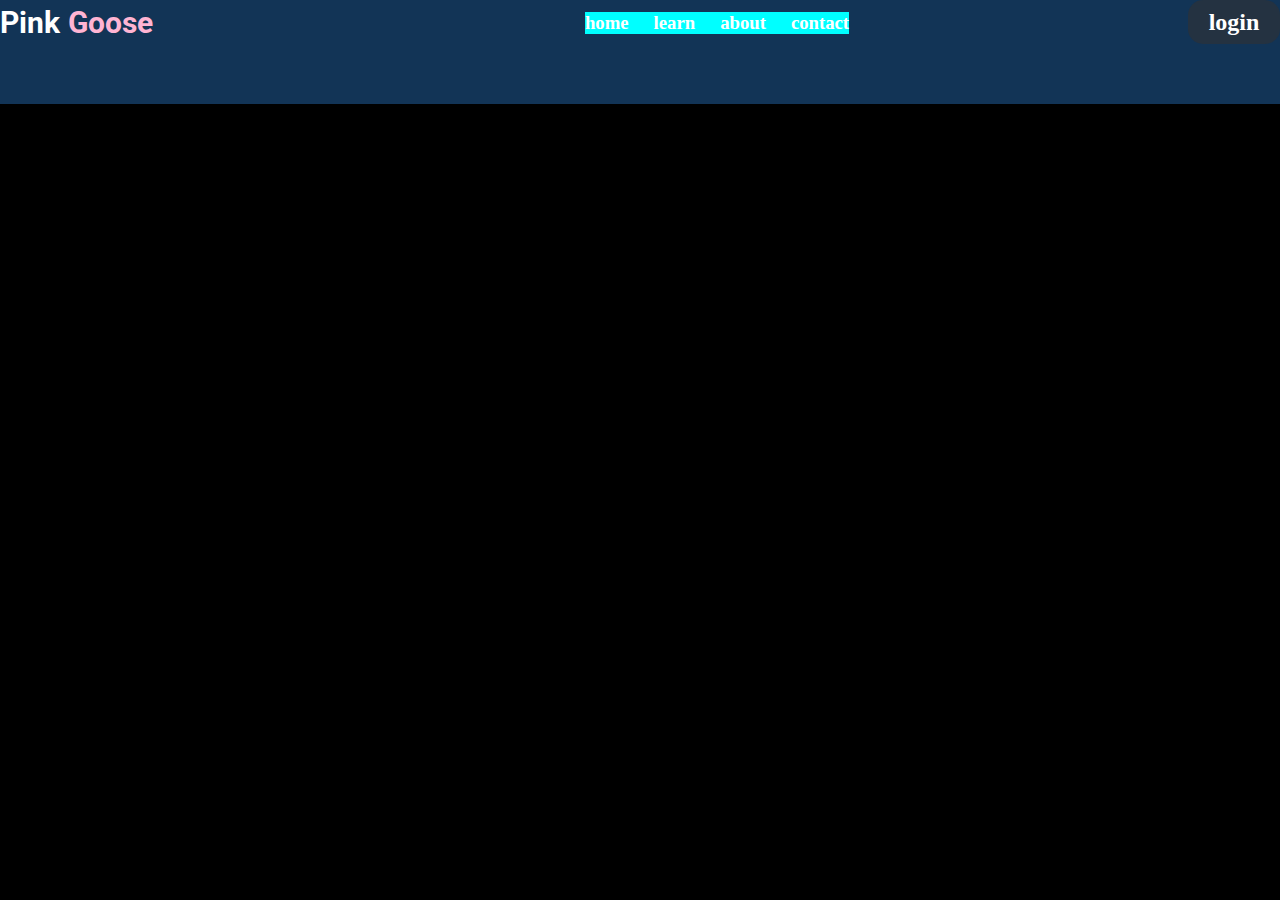
==== index.html @ 6114cc75 "pink goose" ====
<!DOCTYPE html>
<html lang="en">
<head>
    <meta charset="UTF-8">
    <meta name="viewport" content="width=device-width, initial-scale=1.0">
    <title>Document</title>
    <link rel="stylesheet" href="main.css">
    <link rel="preconnect" href="https://fonts.googleapis.com">
    <link rel="preconnect" href="https://fonts.gstatic.com" crossorigin>
    <link href="https://fonts.googleapis.com/css2?family=Roboto:wght@700&display=swap" rel="stylesheet">
</head>
<body>
    <div class="header">
        <div class="header_content">
            <div class="pink_goose">
                <div class="pink"> <p>Pink</p> </div>
                <div class="goose"> <p>Goose</p> </div> 
            </div>
            <div class="home_balk">
                <h3>home</h3>
                <h3>learn</h3>
                <h3>about</h3>
                <h3>contact</h3>
            </div>
            <div class="login">
                <h2>login</h2>
            </div>
        </div>
    </div>
</body>
</html>
---- main.css ----
*{
    margin: 0;
    padding: 0;
}

body{
    background-color: #000; /*naar zwart veranderen*/
}

.header{
    height: 104px;
    width: 100%;
    background-color: #123456; /*weghalen*/

}
.header_content{
    justify-content: space-between;
    display: flex;
    flex-direction: row;
}
    .pink_goose{
        height: 45px;
        width: 246px;
        align-items: center;
        display: flex;
        flex-direction: row;
        gap: 8px;
        font-family: "Roboto", sans-serif;
        font-weight: 700;
        font-style: normal;
    }
        .pink{
            color: #ffffff;
            font-size: 30px;
        }
        .goose{
            color: #ffb4d3;
            font-size: 30px;
        }
    .home_balk{
        align-self: center;
        background-color: aqua;
        display: flex;
        flex-direction: row;
        gap: 25px;
        color: #fff;
        align-content: center;
        text-align: center;
    }
    .login{
        height: 44px;
        width: 92px;
        background: #243241;
        align-content: center;
        text-align: center;
        color: #fff;
        border-radius: 15px;
    }
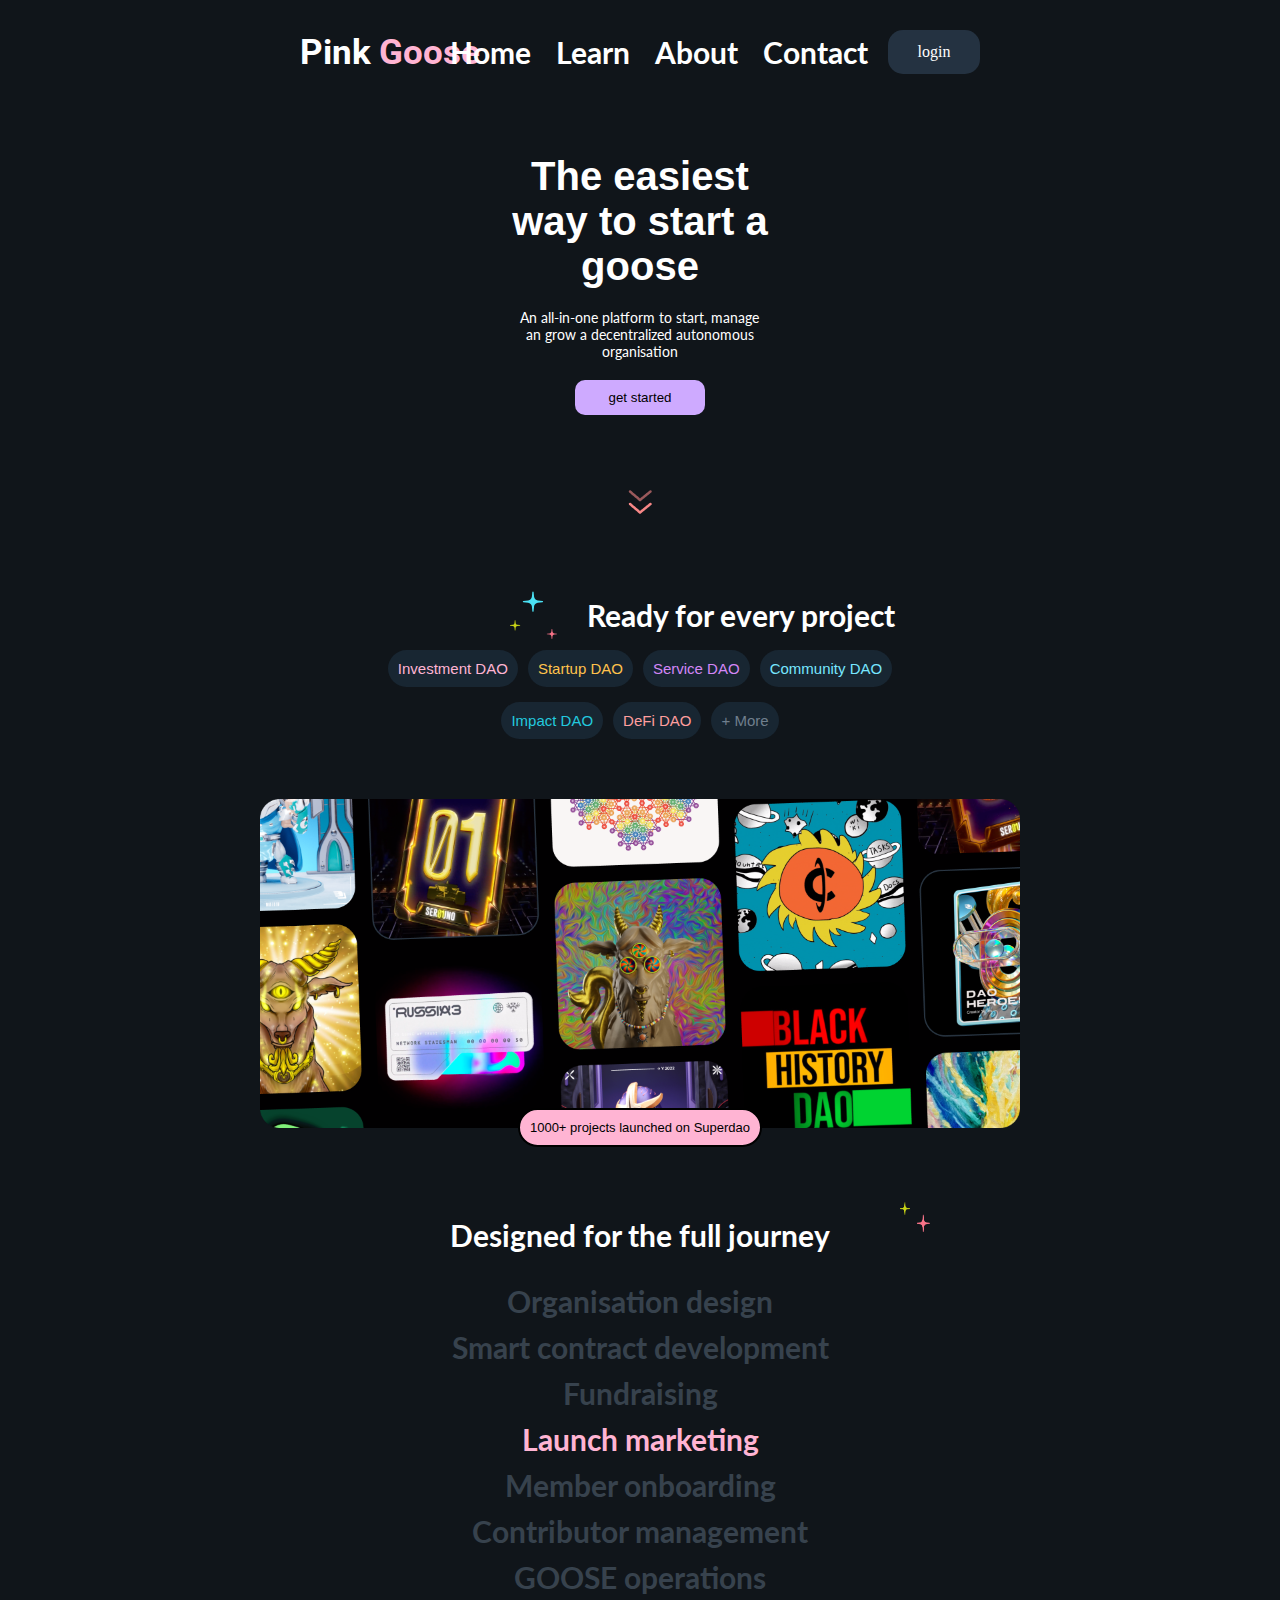
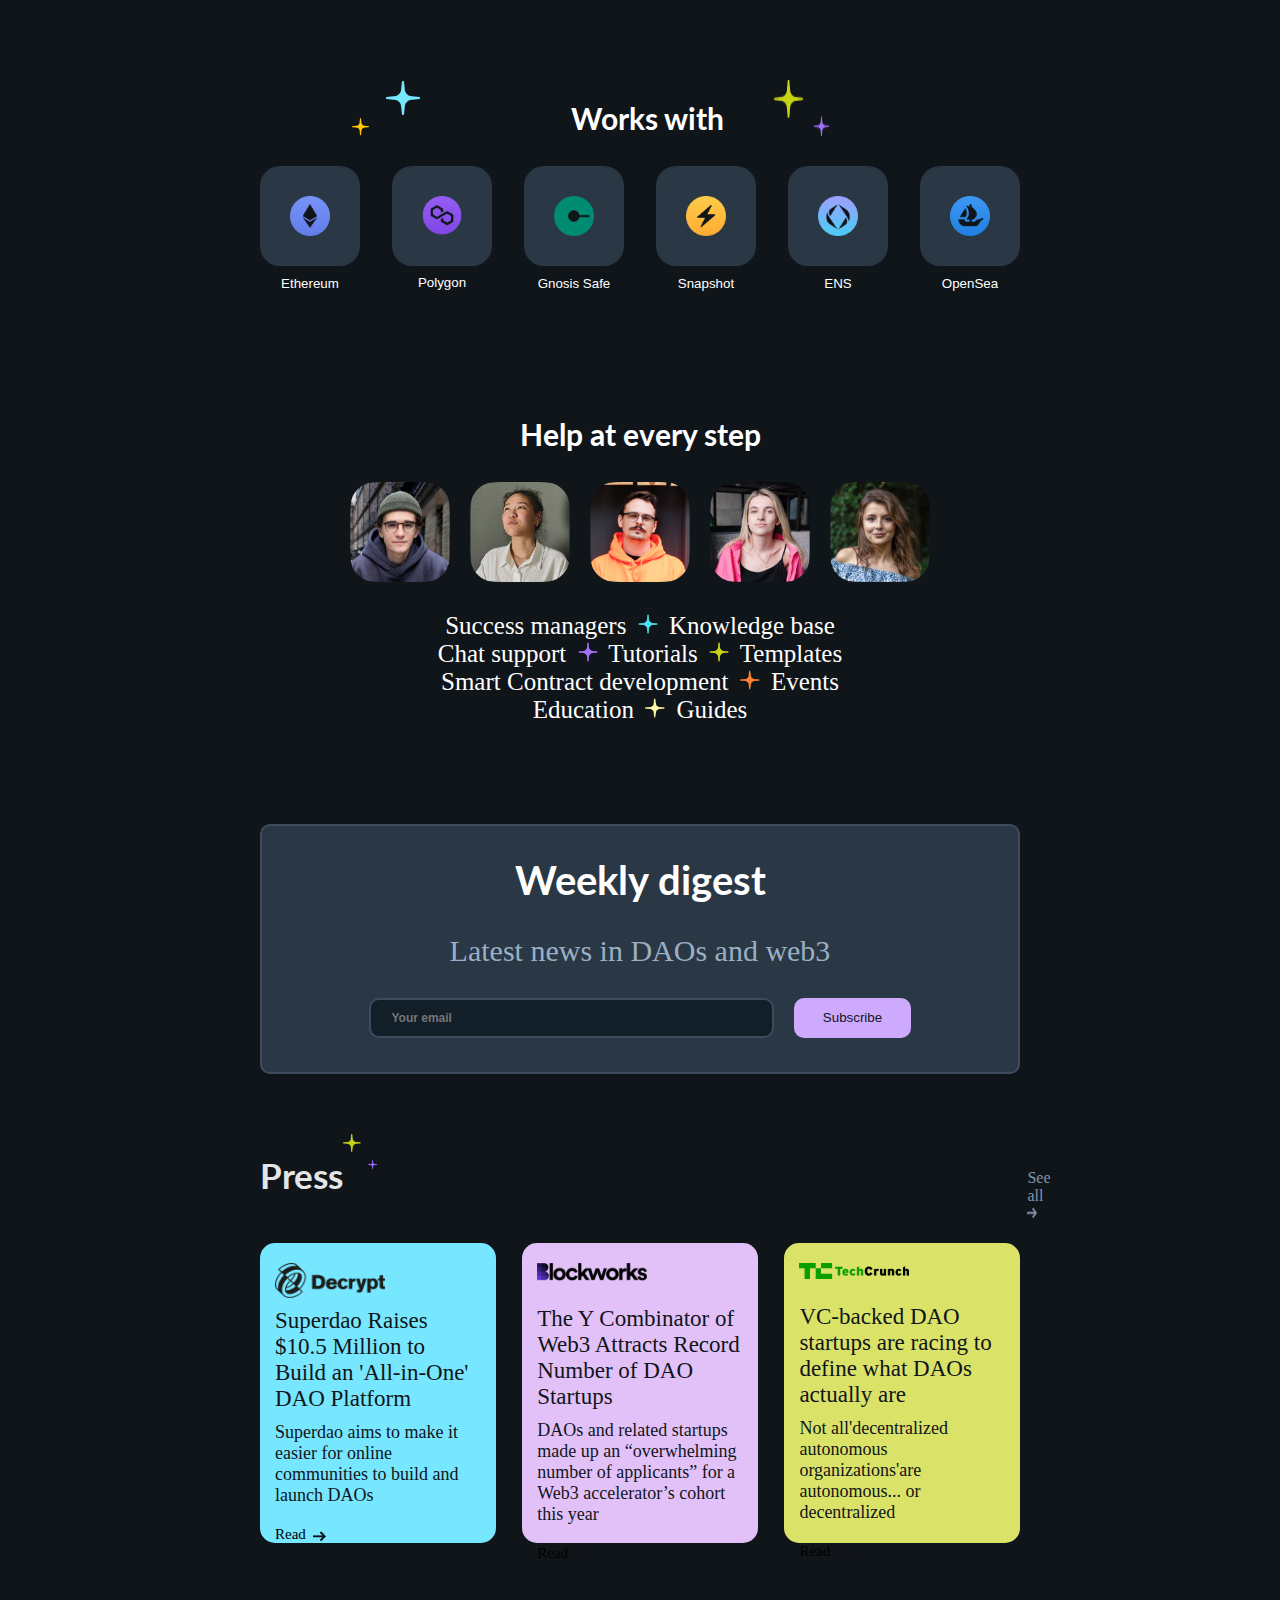
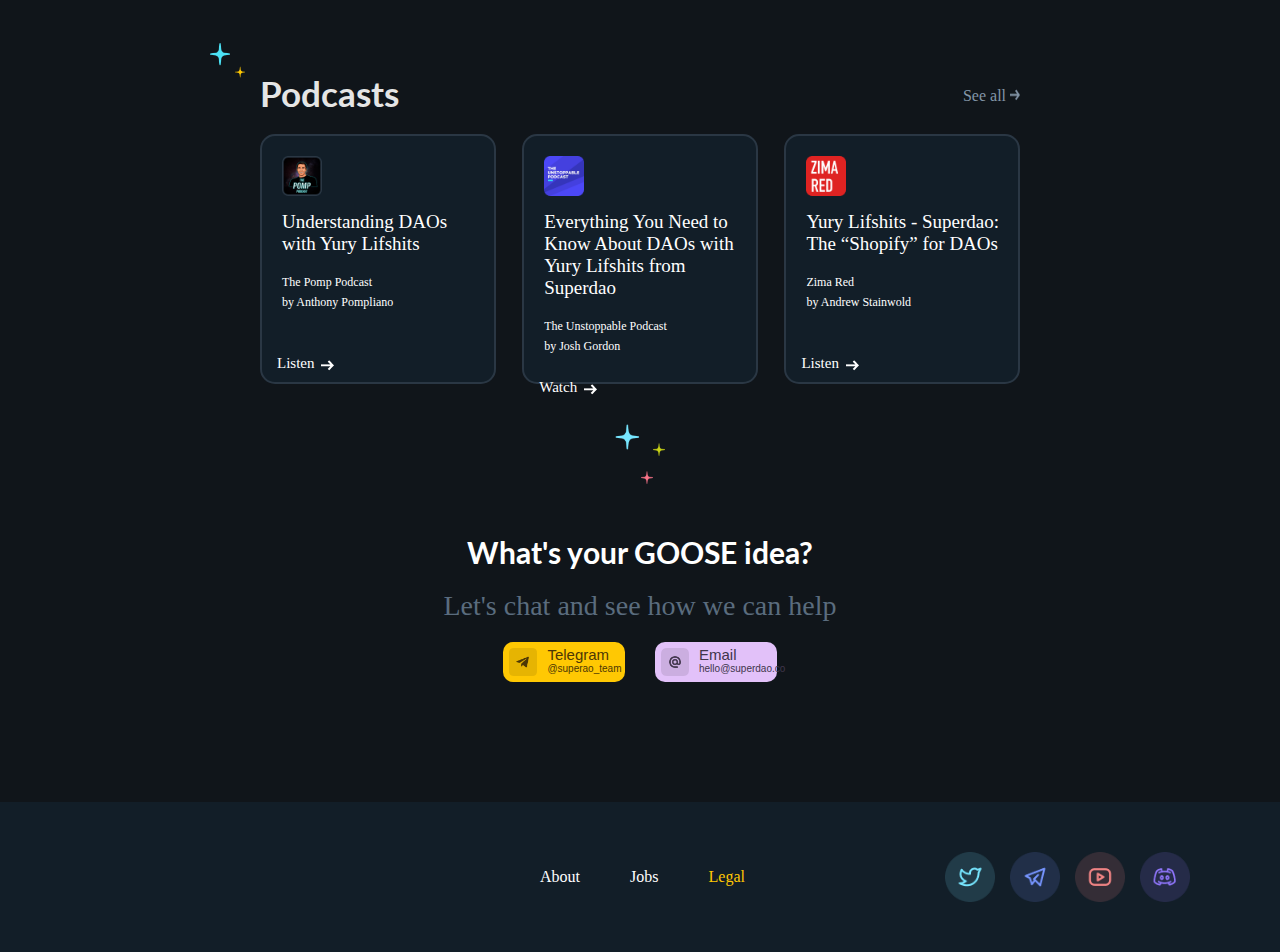
==== commit 4b36ae10: "website pinkgoose" ====
--- a/index.html
+++ b/index.html
@@ -1,31 +1,305 @@
 <!DOCTYPE html>
 <html lang="en">
+
 <head>
     <meta charset="UTF-8">
     <meta name="viewport" content="width=device-width, initial-scale=1.0">
     <title>Document</title>
-    <link rel="stylesheet" href="main.css">
     <link rel="preconnect" href="https://fonts.googleapis.com">
     <link rel="preconnect" href="https://fonts.gstatic.com" crossorigin>
     <link href="https://fonts.googleapis.com/css2?family=Roboto:wght@700&display=swap" rel="stylesheet">
+    <link rel="preconnect" href="https://fonts.googleapis.com">
+    <link rel="preconnect" href="https://fonts.gstatic.com" crossorigin>
+    <link
+        href="https://fonts.googleapis.com/css2?family=Lato:ital,wght@0,100;0,300;0,400;0,700;0,900;1,100;1,300;1,400;1,700;1,900&display=swap"
+        rel="stylesheet">
+    <link rel="stylesheet" href="css/main.css">
 </head>
+<nav>
+    <div class="header_content">
+        <div class="pink_goose">
+            <div class="pink">
+                <p>Pink</p>
+            </div>
+            <div class="goose">
+                <p>Goose</p>
+            </div>
+        </div> <!--sluit pink_goose-->
+        <div class="home_balk">
+            <a href="index.html">
+                <h2>Home</h2>
+            </a>
+            <a href="learn.html">
+                <h2>Learn</h2>
+            </a>
+            <a href="about.html">
+                <h2>About</h2>
+            </a>
+            <a href="contact.html">
+                <h2>Contact</h2>
+            </a>
+        </div> <!--sluit home_balk-->
+        <div class="login">
+            <p>login</p>
+        </div> <!--sluit login-->
+    </div> <!--sluit header content-->
+</nav> <!--sluit de header-->
+
 <body>
-    <div class="header">
-        <div class="header_content">
-            <div class="pink_goose">
-                <div class="pink"> <p>Pink</p> </div>
-                <div class="goose"> <p>Goose</p> </div> 
-            </div>
-            <div class="home_balk">
-                <h3>home</h3>
-                <h3>learn</h3>
-                <h3>about</h3>
-                <h3>contact</h3>
-            </div>
-            <div class="login">
-                <h2>login</h2>
-            </div>
-        </div>
-    </div>
-</body>
+    <div class="main">
+        <div class="start">
+            <h1>The easiest way to start a goose</h1>
+            <div class="start_tekst">
+                <p>An all-in-one platform to start, manage an grow a decentralized autonomous organisation</p>
+            </div> <!--sluit start_tekst-->
+            <button class="start_knop">get started</button>
+        </div> <!--sluit start-->
+        <img src="images/pijltje.png" class="pijltje1" alt="pijltje">
+        <div class="ready">
+            <div class="ready_kop">
+                <img src="images/sterren1.svg" class="sterretjes1" alt="sterretjes">
+                <div class="tekst_ready">
+                    <h2>Ready for every project</h2>
+                </div> <!--sluit tekst_ready-->
+            </div> <!--sluit ready_kop-->
+            <div class="ready_knoppen"> <!--staat 2 keer in zodat het onder elkaar staat-->
+                <button class="investment button1">
+                    <p>Investment DAO</p>
+                </button>
+                <button class="startup button1">
+                    <p>Startup DAO</p>
+                </button>
+                <button class="service button1">
+                    <p>Service DAO</p>
+                </button>
+                <button class="community button1">Community DAO</button>
+            </div> <!--sluit ready_knoppen-->
+            <div class="ready_knoppen">
+                <button class="impact button1">Impact DAO</button>
+                <button class="defi button1">DeFi DAO</button>
+                <button class="more button1">+ More</button>
+            </div> <!--sluit ready_knoppen-->
+            <img src="images/plaatje_ready.png" class="ready_plaatje" alt="foto's projecten">
+            <button class="ready_roze">1000+ projects launched on Superdao</button>
+        </div> <!--sluit ready-->
+        <div class="designed">
+            <div class="designed_kop">
+                <h2 class="designed_tekst">Designed for the full journey</h2>
+                <img src="images/sterren2.png" class="sterretjes2" alt="sterretjes">
+            </div> <!--sluit designed_kop-->
+            <div class="designed_tekst_grijs">
+                <h2 class="space_down">Organisation design</h2>
+                <h2 class="space_down">Smart contract development</h2>
+                <h2 class="space_down">Fundraising</h2>
+            </div> <!--sluit designed_tekst_grijs-->
+            <div class="designed_tekst_roze">
+                <h2 class="space_down">Launch marketing</h2>
+            </div> <!--sluit designed_tekst_roze-->
+            <div class="designed_tekst_grijs">
+                <h2 class="space_down">Member onboarding</h2>
+                <h2 class="space_down">Contributor management</h2>
+                <h2 class="space_down">GOOSE operations</h2>
+            </div> <!--sluit designed_tekst_grijs-->
+        </div> <!--sluit designed-->
+        <div class="works_with">
+            <div class="works_kop">
+                <img src="images/sterren3.png" class="sterretjes3" alt="sterretjes">
+                <h2>Works&nbsp;with</h2>
+                <img src="images/sterren4.png" class="sterretjes4" alt="sterretjes">
+            </div> <!--sluit works_kop-->
+            <div class="works_knoppen">
+                <button class="works_doosje">
+                    <img src="images/Icon_ethereum.png" class="icons" alt="Ethereum">
+                    <p class="icons_tekst">Ethereum</p>
+                </button> <!--sluit works_doosje-->
+                <button class="works_doosje">
+                    <img src="images/Icon_polygon.png" class="icons" alt="Polygon">
+                    <p class="icons_tekst">Polygon</p>
+                </button> <!--sluit works_doosje-->
+                <button class="works_doosje">
+                    <img src="images/Icon_gnosis.png" class="icons" alt="Gnosis">
+                    <p class="icons_tekst">Gnosis Safe</p>
+                </button> <!--sluit works_doosje-->
+                <button class="works_doosje">
+                    <img src="images/Icon_snapshot.png" class="icons" alt="snapshot">
+                    <p class="icons_tekst">Snapshot</p>
+                </button> <!--sluit works_doosje-->
+                <button class="works_doosje">
+                    <img src="images/Icon_ens.png" class="icons" alt="ENS">
+                    <p class="icons_tekst">ENS</p>
+                </button> <!--sluit works_doosje-->
+                <button class="works_doosje">
+                    <img src="images/Icon_opensea.png" class="icons" alt="OpenSea">
+                    <p class="icons_tekst">OpenSea</p>
+                </button> <!--sluit works_doosje-->
+            </div> <!--sluit works_knoppen-->
+        </div> <!--sluit works_with-->
+        <div class="helps">
+            <div class="helps_kop">
+                <h2>Help at every step</h2>
+            </div> <!--sluit helps_kop-->
+            <div class="helps_fotos">
+                <img src="images/help_foto1.png" class="help_foto" alt="portret">
+                <img src="images/help_foto2.png" class="help_foto" alt="portret">
+                <img src="images/help_foto3.png" class="help_foto" alt="portret">
+                <img src="images/help_foto4.png" class="help_foto" alt="portret">
+                <img src="images/help_foto5.png" class="help_foto" alt="portret">
+            </div> <!--sluit helps_fotos-->
+            <div class="helps_tekst">
+                <p>
+                    Success managers
+                    <img src="images/helps_ster1.png" class="help_ster" alt="sterretje">
+                    Knowledge base
+                </p>
+            </div> <!--sluit helps_tekst-->
+            <div class="helps_tekst">
+                <p>
+                    Chat support
+                    <img src="images/helps_ster2.png" class="help_ster" alt="sterretje">
+                    Tutorials
+                    <img src="images/helps_ster3.png" class="help_ster" alt="sterretje">
+                    Templates
+                </p>
+            </div> <!--sluit helps_tekst-->
+            <div class="helps_tekst">
+                <p>
+                    Smart Contract development
+                    <img src="images/helps_ster4.png" class="help_ster" alt="sterretje">
+                    Events
+                </p>
+            </div> <!--sluit helps_tekst-->
+            <div class="helps_tekst">
+                <p>
+                    Education
+                    <img src="images/helps_ster5.png" class="help_ster" alt="sterretje">
+                    Guides
+                </p>
+            </div> <!--sluit helps_tekst-->
+        </div> <!--sluit helps-->
+        <div class="weekly">
+            <h2 class="weekly_tekst1"> Weekly digest </h2>
+            <p class="weekly_tekst2"> Latest news in DAOs and web3 </p>
+            <div class="weekly_email">
+                <form action="#">
+                    <input class="email" placeholder="Your email">
+                </form>
+                <button class="subscribe" type="submit">Subscribe</button>
+            </div> <!--sluit weekly_email-->
+        </div> <!--sluit weekly-->
+        <div class="press_kop">
+            <h2 class="press"> Press </h2>
+            <img src="images/sterren5.png" class="sterretjes5" alt="sterretjes">
+            <p class="see_all"> See all <img src="images/pijlte_seeall.png" class="pijltje_seeall"> </p>
+        </div> <!--sluit press_kop-->
+        <div class="press_doosjes">
+            <div class="press_box licht_blauw">
+                <img src="images/decrypt.png" class="decrypt" alt="Decrypt">
+                <p class="press_tekst_groot"> Superdao Raises $10.5 Million to Build an 'All-in-One' DAO Platform </p>
+                <p class="press_tekst_klein"> Superdao aims to make it easier for online communities to build and launch
+                    DAOs </p>
+                <div class="ruimte_tussen"></div>
+                <div class="press_read">
+                    <p>Read</p>
+                    <img src="images/pijltje_read.png" class="pijltje_read" alt="pijltje">
+                </div>
+            </div> <!--sluit press_box-->
+            <div class="press_box licht_paars">
+                <img src="images/blockworks.png" class="blockworks" alt="Blockworks">
+                <p class="press_tekst_groot"> The Y Combinator of Web3 Attracts Record Number of DAO Startups </p>
+                <p class="press_tekst_klein"> DAOs and related startups made up an “overwhelming number of applicants”
+                    for a Web3 accelerator’s cohort this year </p>
+                <div class="press_read">
+                    <p>Read</p>
+                    <img src="images/pijltje_read.png" class="pijltje_read" alt="pijltje">
+                </div>
+            </div> <!--sluit press_box-->
+            <div class="press_box donker_geel">
+                <img src="images/techcrunch.png" class="techcrunch" alt="TechCrunch">
+                <p class="press_tekst_groot"> VC-backed DAO startups are racing to define what DAOs actually are </p>
+                <p class="press_tekst_klein"> Not all'decentralized autonomous organizations'are autonomous... or
+                    decentralized </p>
+                <div class="ruimte_tussen"></div>
+                <div class="press_read">
+                    <p>Read</p>
+                    <img src="images/pijltje_read.png" class="pijltje_read" alt="pijltje">
+                </div>
+            </div> <!--sluit press_box-->
+        </div> <!--sluit press_doosjes-->
+        <img src="images/sterren6.png" class="sterretjes6" alt="sterretjes">
+        <div class="podcasts_kop">
+            <h2 class="podcasts"> Podcasts </h2>
+            <p class="see_all"> See all <img src="images/pijlte_seeall.png" class="pijltje_seeall"> </p>
+        </div> <!--sluit podcasts_kop-->
+        <div class="podcasts_doosjes">
+            <div class="podcasts_box">
+                <img src="images/podcasts_portret.png" class="podcast_image" alt="portret">
+                <p class="podcasts_tekst_groot"> Understanding DAOs with Yury Lifshits </p>
+                <p class="podcasts_tekst_klein"> The Pomp Podcast </p>
+                <p class="podcasts_tekst_klein"> by Anthony Pompliano </p>
+                <div class="ruimte_tussen"></div>
+                <div class="podcasts_more">
+                    <p> Listen </p>
+                    <img src="images/podcasts_pijltje.png" class="pijltje_podcasts" alt="pijltje">
+                </div>
+            </div> <!--sluit podcasts_box-->
+            <div class="podcasts_box">
+                <img src="images/podcasts_blauw.png" class="podcast_image" alt="portret">
+                <p class="podcasts_tekst_groot"> Everything You Need to Know About DAOs with Yury Lifshits from Superdao
+                </p>
+                <p class="podcasts_tekst_klein"> The Unstoppable Podcast </p>
+                <p class="podcasts_tekst_klein"> by Josh Gordon </p>
+                <div class="podcasts_more">
+                    <p> Watch </p>
+                    <img src="images/podcasts_pijltje.png" class="pijltje_podcasts" alt="pijltje">
+                </div>
+            </div> <!--sluit podcasts_box-->
+            <div class="podcasts_box">
+                <img src="images/podcasts_rood.png" class="podcast_image" alt="portret">
+                <p class="podcasts_tekst_groot"> Yury Lifshits - Superdao: The “Shopify” for DAOs </p>
+                <p class="podcasts_tekst_klein"> Zima Red </p>
+                <p class="podcasts_tekst_klein"> by Andrew Stainwold </p>
+                <div class="ruimte_tussen"></div>
+                <div class="podcasts_more">
+                    <p> Listen </p>
+                    <img src="images/podcasts_pijltje.png" class="pijltje_podcasts" alt="pijltje">
+                </div>
+            </div> <!--sluit podcasts_box-->
+        </div> <!--sluit podcasts_doosjes-->
+        <img src="images/sterren7.png" class="sterretjes7" alt="sterretjes">
+        <div class="idea">
+            <h2 class="idea_head">What's your GOOSE idea?</h2>
+            <p class="idea_body">Let's chat and see how we can help</p>
+            <div class="idea_naast">
+                <button class="idea_box_geel">
+                    <img src="images/telegram_knop.png" class="idea_knop" alt="plaatje telegram">
+                    <div class="idea_onder">
+                        <p class="idea_tekst_telegram">Telegram</p>
+                        <p class="idea_tekst_team">@superao_team</p>
+                    </div> <!--sluit idea_onder-->
+                </button> <!--sluit idea_box_geel-->
+                <button class="idea_box_roze">
+                    <img src="images/email_knop.png" class="idea_knop" alt="plaatje email">
+                    <div class="idea_onder">
+                        <p class="idea_tekst_email">Email</p>
+                        <p class="idea_tekst_hello">hello@superdao.co</p>
+                    </div> <!--sluit idea_onder-->
+                </button> <!--sluit idea_box_roze-->
+            </div> <!--sluit idea_naast-->
+        </div> <!--sluit idea-->
+    </div> <!--sluit main-->
+</body> <!--sluit de body-->
+<footer>
+    <div class="footer_words">
+        <p class="footer_wit"> About </p>
+        <p class="footer_wit"> Jobs </p>
+        <p class="footer_geel"> Legal </p>
+    </div> <!--sluit footer_words-->
+    <div class="footer_icons">
+        <img src="images/footer_twitter.png" class="footer_icoontje" alt="twitter">
+        <img src="images/footer_vliegtuig.png" class="footer_icoontje" alt="">
+        <img src="images/footer_youtube.png" class="footer_icoontje" alt="youtube">
+        <img src="images/footer_discord.png" class="footer_icoontje" alt="discord">
+    </div> <!--sluit footer_icons-->
+</footer> <!--sluit de footer-->
+
 </html>--- a/css/main.css
+++ b/css/main.css
@@ -0,0 +1,808 @@
+*{
+    margin: 0;
+    padding: 0;
+    box-sizing: border-box;
+}
+body{
+    background-color: #10151A;
+}
+a{
+    color:#FFF;
+    text-decoration: none;
+}
+h1{
+    font-size: 40px;
+    flex-wrap: wrap;
+    font-family: "montserrat", sans-serif;  
+}
+h2{
+    font-size: 30px;
+    font-family: "Lato", sans-serif;
+    font-weight: 700;
+    font-style: normal;
+}
+input{
+    color: #3D4C5B;
+    font-weight: bold;
+    font-family: "montserrat", sans-serif;
+    font-size: 12px;
+    padding-left: 20px;
+}
+button{
+    border: none;
+    cursor: pointer;
+}
+button:hover{
+    background-color: auto;
+    transition: all 0.3;
+}
+footer{
+    background-color: #121E28;
+    width: 100%;
+    height: 150px;
+    display: flex;
+    flex-direction: row;
+    gap: 200px;
+    justify-content: center;
+}
+nav{
+    height: 104px;
+    width: 100%;
+}
+.header_content{
+    justify-content: space-between;
+    display: flex;
+    flex-direction: row;
+    width: 100%;
+    height: 104px;
+}
+    .pink_goose{
+        align-items: center;
+        display: flex;
+        flex-direction: row;
+        gap: 8px;
+        font-family: "Roboto", sans-serif;
+        font-weight: 700;
+        font-style: normal;
+        margin-left: 300px;
+    }
+        .pink{
+            color: #FFF;
+            font-size: 35px;
+        }
+        .goose{
+            color: #FFB4D3;
+            font-size: 35px;
+        }
+    .home_balk{
+        align-self: center;
+        display: flex;
+        flex-direction: row;
+        gap: 25px;
+        color: #fff;
+        align-content: center;
+        text-align: center;
+        margin-right: -300px;
+        margin-left: -350px;
+        font-family: "semibold", sans-serif;
+    }
+    .login{
+        align-self: center;
+        height: 44px;
+        width: 92px;
+        background: #243241;
+        align-content: center;
+        text-align: center;
+        color: #FFF;
+        border-radius: 15px;
+        margin-right: 300px;
+    }
+
+.main{
+    width: 59.38%;
+    margin: auto;
+    height: auto;
+    margin-bottom: 120px;
+}
+    .start{
+        margin: auto;
+        height: auto;
+        color: #FFF;
+        width: 33.8%;
+        text-align: center;
+        margin-top: 50px;
+    }
+        .start1{
+            font-size: 40px;
+            flex-wrap: wrap;
+            font-family: "montserrat", sans-serif;
+        }
+        .start_tekst{
+            flex-wrap: wrap;
+            font-family: "lato", sans-serif;
+            font-size: 14px;
+            margin-top: 20px;
+        }
+        .start_knop{
+            height: 35px;
+            width: 130px;
+            background-color: #CEAAFF;
+            text-align: center;
+            align-content: center;
+            border-radius: 10px;
+            margin: auto;
+            font-family: "montserrat", sans-serif;
+            margin-top: 20px;
+        } 
+.pijltje1{
+    display: block;
+    margin-left: auto;
+    margin-right: auto;
+    margin-top: 75px;
+}
+.ready{
+    width: 100%;
+    height: auto;
+}
+    .ready_kop{        
+        justify-content: center;
+        display: flex;
+        flex-direction: row;
+        margin-bottom: 10px;
+        margin-top: 75px;
+        color: #FFF;
+    }
+        .sterretjes1{
+            height: 50px;
+            width: 47px;
+            margin-left: 250px;
+        }
+        .tekst_ready{
+            margin: auto;
+            justify-content: center;
+            margin-left: 30px;
+        }
+    .ready_knoppen{
+        display: flex;
+        flex-direction: row;
+        align-items: center;
+        gap: 10px;
+        justify-content: center;
+        margin-bottom: 15px;
+    }
+        .button1{
+            background-color: #182632;
+            height: auto;
+            width: auto;
+            border-radius: 20px;
+            font-size: 15px;
+            padding: 10px
+        }
+        .investment{
+            color: #FFB4D3;
+        }
+        .startup{
+            color: #FFC24C;
+        }
+        .service{
+            color: #D387F7;
+        }
+        .community{
+            color: #77E6FF;
+        }
+        .impact{
+            color: #23C9DE;
+        }
+        .defi{
+            color: #FF9E9E;
+        }
+        .more{
+            color: #707F8D;
+        }
+    .ready_plaatje{
+        display: block;
+        width: 100%;
+        height: auto;
+        position: relative;
+        margin-top: 60px;
+    }
+    .ready_roze{
+        display: flex;
+        justify-content: space-around;
+        background-color: #FFB4D3;
+        height: auto;
+        width: fit-content;
+        border-radius: 20px;
+        font-size: 13px;
+        padding: 10px;
+        text-align: center;
+        margin: auto;
+        margin-top: -20px;
+        position: relative;
+        border: #000;
+        border-width: 2px;
+        border-style: solid;
+    }
+.designed{
+    display: flex;
+    flex-direction: column;
+    align-items: center;
+    text-align: center;
+    margin-top: 70px;
+}
+    .designed_kop{
+        color: #FFF;
+        margin-bottom: 25px;
+        display: flex;
+        flex-direction: row;
+    }
+    .designed_tekst{
+        margin-left: 100px;
+    }
+    .sterretjes2{
+        height: 30px;
+        width: 30px;
+        margin-left: 70px;
+        position: relative;
+        margin-top: -15px;
+    }
+    .designed_tekst_grijs{
+        color: #37424D;
+    }
+    .designed_tekst_roze{
+        color: #FFB4D3;
+    }
+    .space_down{
+        padding: 5px;
+    }
+.works_with{
+    display: flex;
+    flex-direction: column;
+    align-items: center;
+    text-align: center;
+    margin-top: 100px;
+}
+    .works_kop{
+        color: #fff;
+        margin-bottom: 30px;
+        display: flex;
+        flex-direction: row;
+
+    }
+    .works_knoppen{
+        width: 100%;
+        display: flex;
+        flex-direction: row;
+        justify-content: space-between;
+        margin: auto;
+    }
+    .works_doosje{
+        height: 100px;
+        width: 100px;
+        background-color: #2A3744;
+        border-radius: 20px;
+        display: flex;
+        flex-direction: column;
+    }
+    .icons{
+        height: 40px;
+        width: 40px;
+        align-self: center;
+        margin-top: 30px;
+    }
+    .icons_tekst{
+        margin-top: 40px;
+        color: #FFF;
+    }
+    .sterretjes3{
+        margin-right: 150px;
+        margin-top: -20px;
+    }
+    .sterretjes4{
+        margin-left: 50px;
+        margin-right: 100px;
+        margin-top: -20px;
+    }
+.helps{
+    display: flex;
+    flex-direction: column;
+    margin-top: 150px;
+}
+    .helps_kop{
+        text-align: center;
+        color: #FFF;
+    }
+    .helps_fotos{
+        display: flex;
+        flex-direction: row;
+        gap: 20px;
+        margin: auto;
+        margin-top: 30px;
+        margin-bottom: 30px;
+    }
+        .help_foto{
+           height: 100px;
+           width: 100px; 
+        }
+    .helps_tekst{
+        font-size: 25px;
+        margin: auto;
+        color: #FFF;
+    }
+    .help_ster{
+        height: 20px;
+        width: 20px;
+        margin-left: 5px;
+        margin-right: 5px;
+    }
+.weekly{
+    width: 100%;
+    height: 250px;
+    background-color: #2A3744;
+    border-radius: 30px;
+    margin-top: 100px;
+    text-align: center;
+    border-radius: 10px;
+    border-width: 2px;
+    border-color: #3D4B5E;
+    border-style: solid;
+}
+    .weekly_tekst1{
+        color: #FFF;
+        font-size: 40px;
+        padding: 30px;
+    }
+    .weekly_tekst2{
+        color: #9AAFC3;
+        font-size: 30px;
+        margin-bottom: 30px;
+    }
+    .weekly_email{
+        display: flex;
+        flex-direction: row;
+        gap: 20px;
+        justify-content: center;
+    }
+    .email{
+        background-color: #121E28;
+        height: 40px;
+        width: 405px;
+        border-radius: 10px;
+        border-width: 2px;
+        border-color: #3D4B5E;
+        border-style: solid;
+        align-content: center;
+    }
+    .email:focus {
+        outline: none;
+    }
+    .subscribe{
+        background-color: #CEAAFF;
+        height: 40px;
+        width: 15.35%;
+        border-radius: 10px;
+        color: #10151A;
+        text-align: center;
+        align-content: center;
+        border: none;
+        cursor: pointer;
+    }
+.press_kop{
+    display: flex;
+    flex-direction: row;
+    margin-top: 80px;
+    justify-content: space-between;
+    margin-bottom: 20px;
+}
+    .press{
+        color: #E5E5E5;
+        font-size: 35px;
+    }
+    .see_all{
+        color: #8395A7;
+        margin-top: 15px;
+    }
+    .pijltje_seeall{
+        height: 12px;
+        width: 10px;
+    }
+    .sterretjes5{
+        height: 35px;
+        width: 35px;
+        margin-right: 650px;
+        margin-top: -20px;
+    }
+.press_doosjes{
+    display: flex;
+    flex-direction: row;
+    justify-content: space-between;
+    margin-bottom: 100px;
+}
+    .press_box{
+        height: 300px;
+        width: 31%;
+        border-radius: 15px;
+        display: flex;
+        flex-direction: column;
+    }
+    .licht_blauw{
+        background-color: #77E6FF;
+    }
+    .licht_paars{
+        background-color: #E2C1F9;
+    }
+    .donker_geel{
+        background-color: #DBE268;
+    }
+    .press_tekst_groot{
+        margin-top: 10px;
+        margin-left: 15px;
+        margin-right: 15px;
+        font-size: 23px;
+        color: #10151A;
+    }
+    .press_tekst_klein{
+        margin-top: 10px;
+        margin-left: 15px;
+        margin-right: 15px;
+        font-size: 18px;
+        color: #10151A;
+    }
+    .ruimte_tussen{
+        height: 20.8px;
+        width: auto;
+    }
+    .press_read{
+        margin-left: 15px;
+        margin-top: 20px;
+        display: flex;
+        flex-direction: row;
+        gap: 7px;
+        font-size: 15px;
+    }
+    .decrypt{
+        margin-top: 20px;
+        margin-left: 15px;
+        height: 35px;
+        width: 110px;
+    }
+    .blockworks{
+        margin-top: 20px;
+        margin-left: 15px;
+        margin-bottom: 15px;
+        height: 20px;
+        width: 110px;
+    }
+    .techcrunch{
+        margin-top: 20px;
+        margin-left: 15px;
+        margin-bottom: 15px;
+        height: 20px;
+        width: 110px;
+    }
+    .pijltje_read{
+        height: 20px;
+        width: 13px;
+    }
+.sterretjes6{
+    height: 35px;
+    width: 35px;
+    margin-left: -50px;
+    margin-bottom: -10px;
+}
+.podcasts_kop{
+    display: flex;
+    flex-direction: row;
+    justify-content: space-between;
+    margin-bottom: 20px;
+}
+    .podcasts{
+        color: #E5E5E5;
+        font-size: 35px;
+    }
+.podcasts_doosjes{
+    display: flex;
+    flex-direction: row;
+    justify-content: space-between;
+}
+    .podcasts_box{
+        height: 250px;
+        width: 31%;
+        border-radius: 15px;
+        background-color: #121E28;
+        border-width: 2px;
+        border-color: #2A3744;
+        border-style: solid;
+        display: flex;
+        flex-direction: column;
+    }
+    .podcast_image{
+        height: 40px;
+        width: 40px;
+        margin-top: 20px;
+        margin-left: 20px;
+        margin-bottom: 15px;
+    }
+    .podcasts_tekst_groot{
+        margin-left: 20px;
+        margin-right: 15px;
+        font-size: 19px;
+        color: #FFF;
+        margin-bottom: 20px;
+    }
+    .podcasts_tekst_klein{
+        margin-left: 20px;
+        font-size: 12px;
+        color: #FFF;
+        margin-bottom: 5px;
+    }
+    .ruimte_tussen2{
+        height: 22.4px;
+    }
+    .podcasts_more{
+        margin-left: 15px;
+        margin-top: 20px;
+        display: flex;
+        flex-direction: row;
+        gap: 7px;
+        font-size: 15px;
+        color: #FFF;
+    }
+    .pijltje_podcasts{
+        height: 20px;
+        width: 13px;
+    }
+.sterretjes7{
+    height: 60px;
+    width: 50px;
+    display: block;
+    margin: auto;
+    margin-top: 40px;
+}
+.idea{
+    display: flex;
+    flex-direction: column;
+    margin-top: 50px;
+}
+    .idea_head{
+        color: #FFF;
+        margin: auto;
+    }
+    .idea_body{
+        color: #5A6C7E;
+        margin: auto;
+        margin-top: 20px;
+        font-size: 28px;
+    }
+    .idea_naast{
+        display: flex;
+        flex-direction: row;
+        gap: 30px;
+        margin-top: 20px;
+        justify-content: center;
+    }
+    .idea_box_roze{
+        background-color: #E2C1F9;
+        height: 40px;
+        width: 16%;
+        border-radius: 10px;
+        display: flex;
+        flex-direction: row;
+        gap: 10px;
+    }
+    .idea_box_geel{
+        background-color: #FFC803;
+        height: 40px;
+        width: 16%;
+        border-radius: 10px;
+        display: flex;
+        flex-direction: row;
+        gap: 10px;
+    }
+    .idea_knop{
+        height: 28px;
+        width: 28px;
+        margin-left: 6px;
+        margin-top: 6px;
+    }
+    .idea_onder{
+        display: flex;
+        flex-direction: column;
+        text-align: start;
+    }
+    .idea_tekst_telegram{
+        font-size: 15px;
+        margin-top: 4px;
+        color: #4D3705;
+    }
+    .idea_tekst_team{
+        font-size: 10px;
+        color: #4D3705;
+    }
+    .idea_tekst_email{
+        font-size: 15px;
+        margin-top: 4px;
+        color: #40354B;
+    }
+    .idea_tekst_hello{
+        font-size: 10px;
+        color: #40354B;
+    }
+    .footer_words{
+        display: flex;
+        flex-direction: row;
+        gap: 50px;
+        align-self: center;
+        margin-left: 450px;
+    }
+    .footer_wit{
+        color: #FFF;
+    }
+    .footer_geel{
+        color: #FFC803;
+    }
+    .footer_icons{
+        display: flex;
+        flex-direction: row;
+        gap: 15px;
+        position: relative;
+        align-self: center;
+    }
+    .footer_icoontje{
+        height: 50px;
+        width: 50px;
+    }
+.heroes_kop{
+    color: #FFF;
+    display: flex;
+    justify-content: center;
+    margin-top: 70px;
+}  
+.heroes_doosjes{
+    display: flex;
+    flex-direction: row;
+    justify-content: space-between;
+    margin-top: 80px;
+}
+    .heroes_roze_doosjes{
+        width: 30%;
+        height: 300px;
+        background-color: #FFB4D3;
+        border-radius: 15px;
+    }
+    .heroes_pictures{
+        height: 136.8px;
+        width: 136.8px;
+        margin-left: 25%;
+        margin-right: 25%;
+        margin-top: 20px;
+        margin-bottom: 20px;
+    }
+    .heroes_tekst_groot{
+        color: #10151A;
+        font-size: 19px;
+        margin-left: 25px;
+        margin-bottom: 10px;
+    }
+    .heroes_tekst_klein{
+        color: #10151A;
+        font-size: 12px;
+        margin-left: 25px;
+    }
+    .heroes_contact{
+        color: #10151A;
+        display: flex;
+        flex-direction: row;
+        gap: 7px;
+        font-size: 15px;
+        justify-content: end;
+        margin-top: 25px;
+        margin-right: 20px;
+    }
+    .heroes_pijltje{
+        height: 20px;
+        width: 13px;
+    }
+.ruimte_tussen_about{
+    height: 80px;
+    width: auto;
+}
+.ruimte_tussen_contact{
+    height: 100px;
+}
+.post_box{
+    height: 850px;
+    width: 82.63%;
+    background-color: #121E28;
+    margin: auto;
+    border-radius: 15px;
+    border-color: #2A3744;
+    border-width: 2px;
+    border-style: solid;
+    margin-bottom: 300px;
+}
+    .send_kop{
+        text-align: center;
+        color: #FFF;
+        margin-top: 50px;
+        margin-bottom: 30px; 
+    }
+    .invul_center{
+        width: 100%;
+        height: auto;
+        text-align: center;
+    }
+    .send_email{
+        width: 53.72%;
+        height: 50px;
+        background-color: #121E28;
+        margin-bottom: 20px;
+        align-content: center;
+        color: #3D4C5B;
+    }
+    .send_email:focus {
+        outline: none;
+    }
+    .send_name{
+        width: 53.72%;
+        height: 50px;  
+        margin: auto;
+        margin-bottom: 20px;
+        background-color: #121E28;
+        color: #3D4C5B;
+    }
+    .send_name:focus {
+        outline: none;
+    }
+    .send_message{
+        width: 53.72%;
+        height: 250px; 
+        margin: auto;
+        margin-bottom: 20px;
+        background-color: #121E28;
+        color: #3D4C5B;
+        padding: 20px;
+    }
+    textarea{
+        resize: none;
+    }
+    .send_message:focus {
+        outline: none;
+    }
+    .send_color{
+        width: 53.72%;
+        height: 50px; 
+        margin: auto;
+        margin-bottom: 200px;
+        background-color: #121E28;
+        color: #3D4C5B;
+        padding-left: 20px;
+    }
+    .send_color:focus {
+        outline: none;
+    }
+    .send_border{
+        border: #2A3744;
+        border-width: 2px;
+        border-style: solid;
+        border-radius: 15px;
+    }
+    .send_send_box{
+        height: auto;
+        width: 100%;
+        display: flex;
+        justify-content: end;
+    }
+    .send_send{
+        height: 50px;
+        width: 18.58%;
+        background-color: #CEAAFF;
+        border-radius: 15px;
+        margin-right: 20px;
+        text-align: center;
+        align-content: center;
+        font-size: 17px;
+    }
+    color_option{
+        color: #3D4C5B; 
+    }
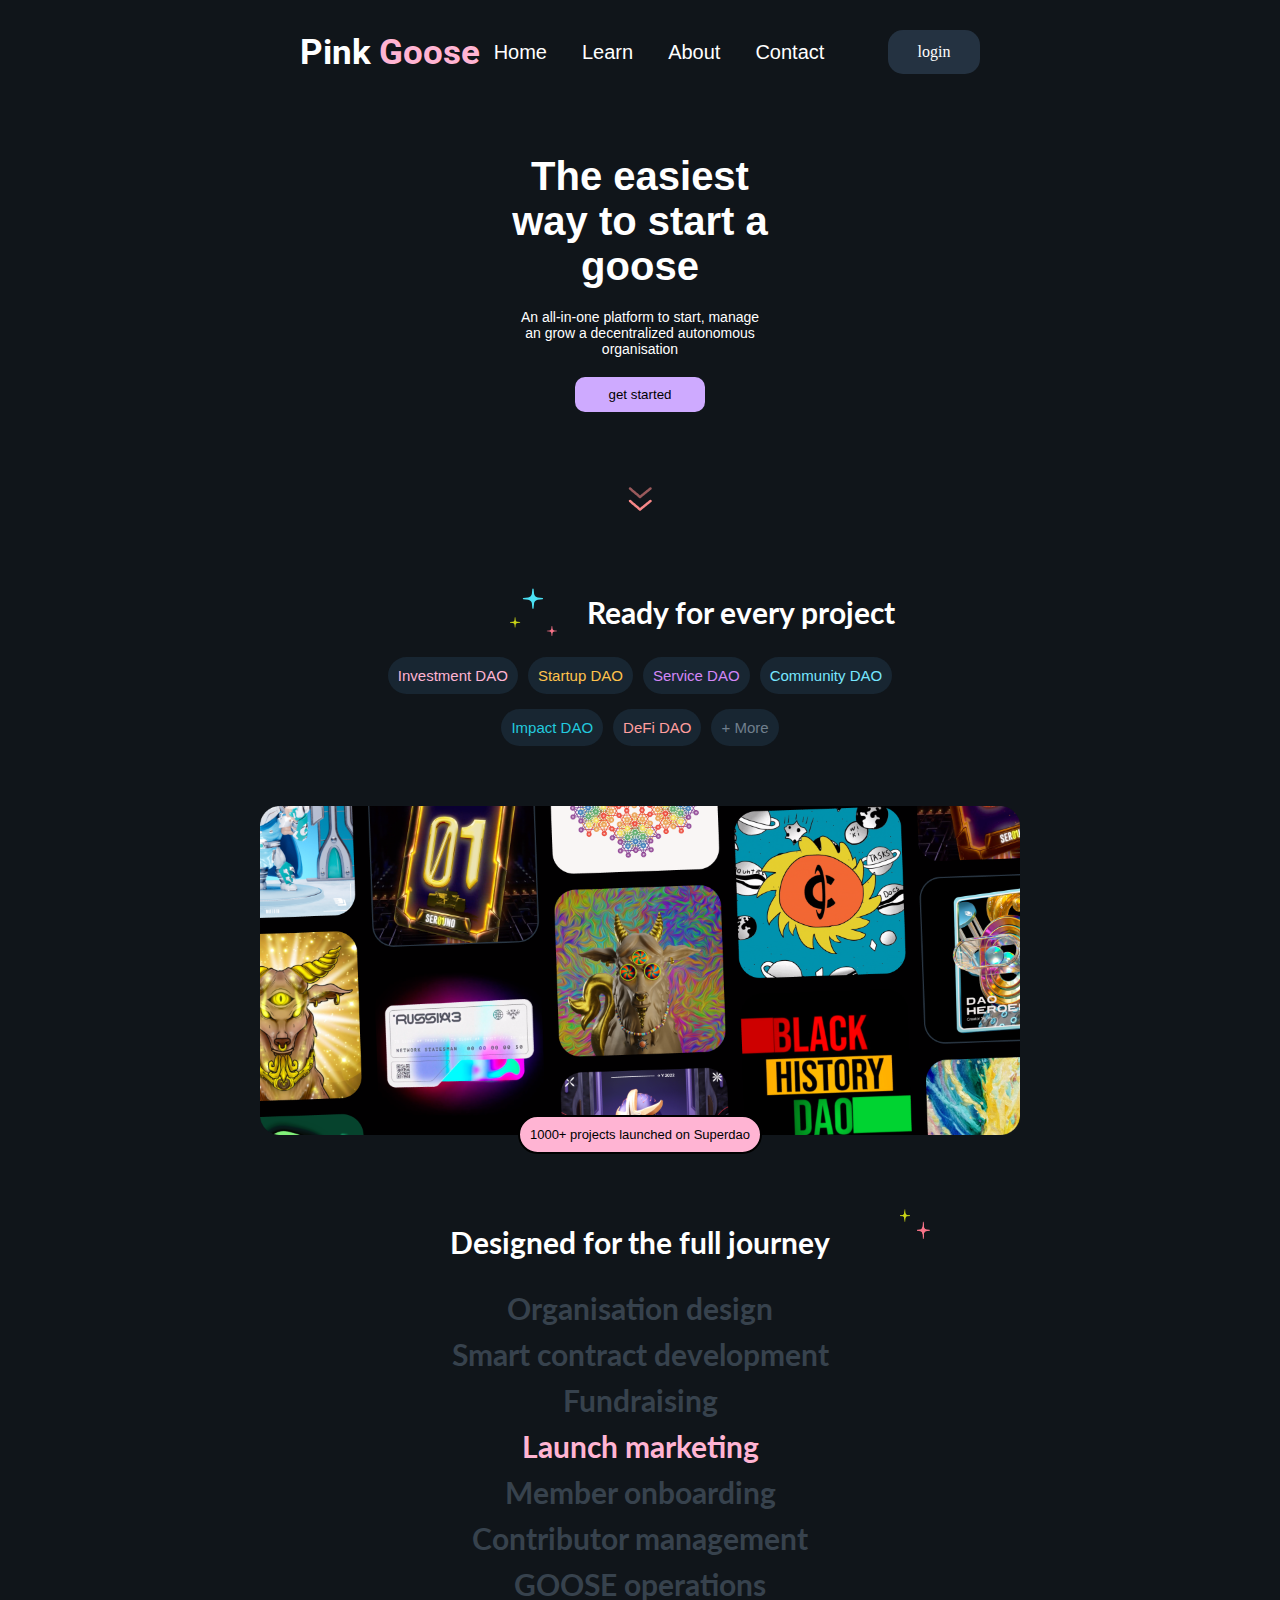
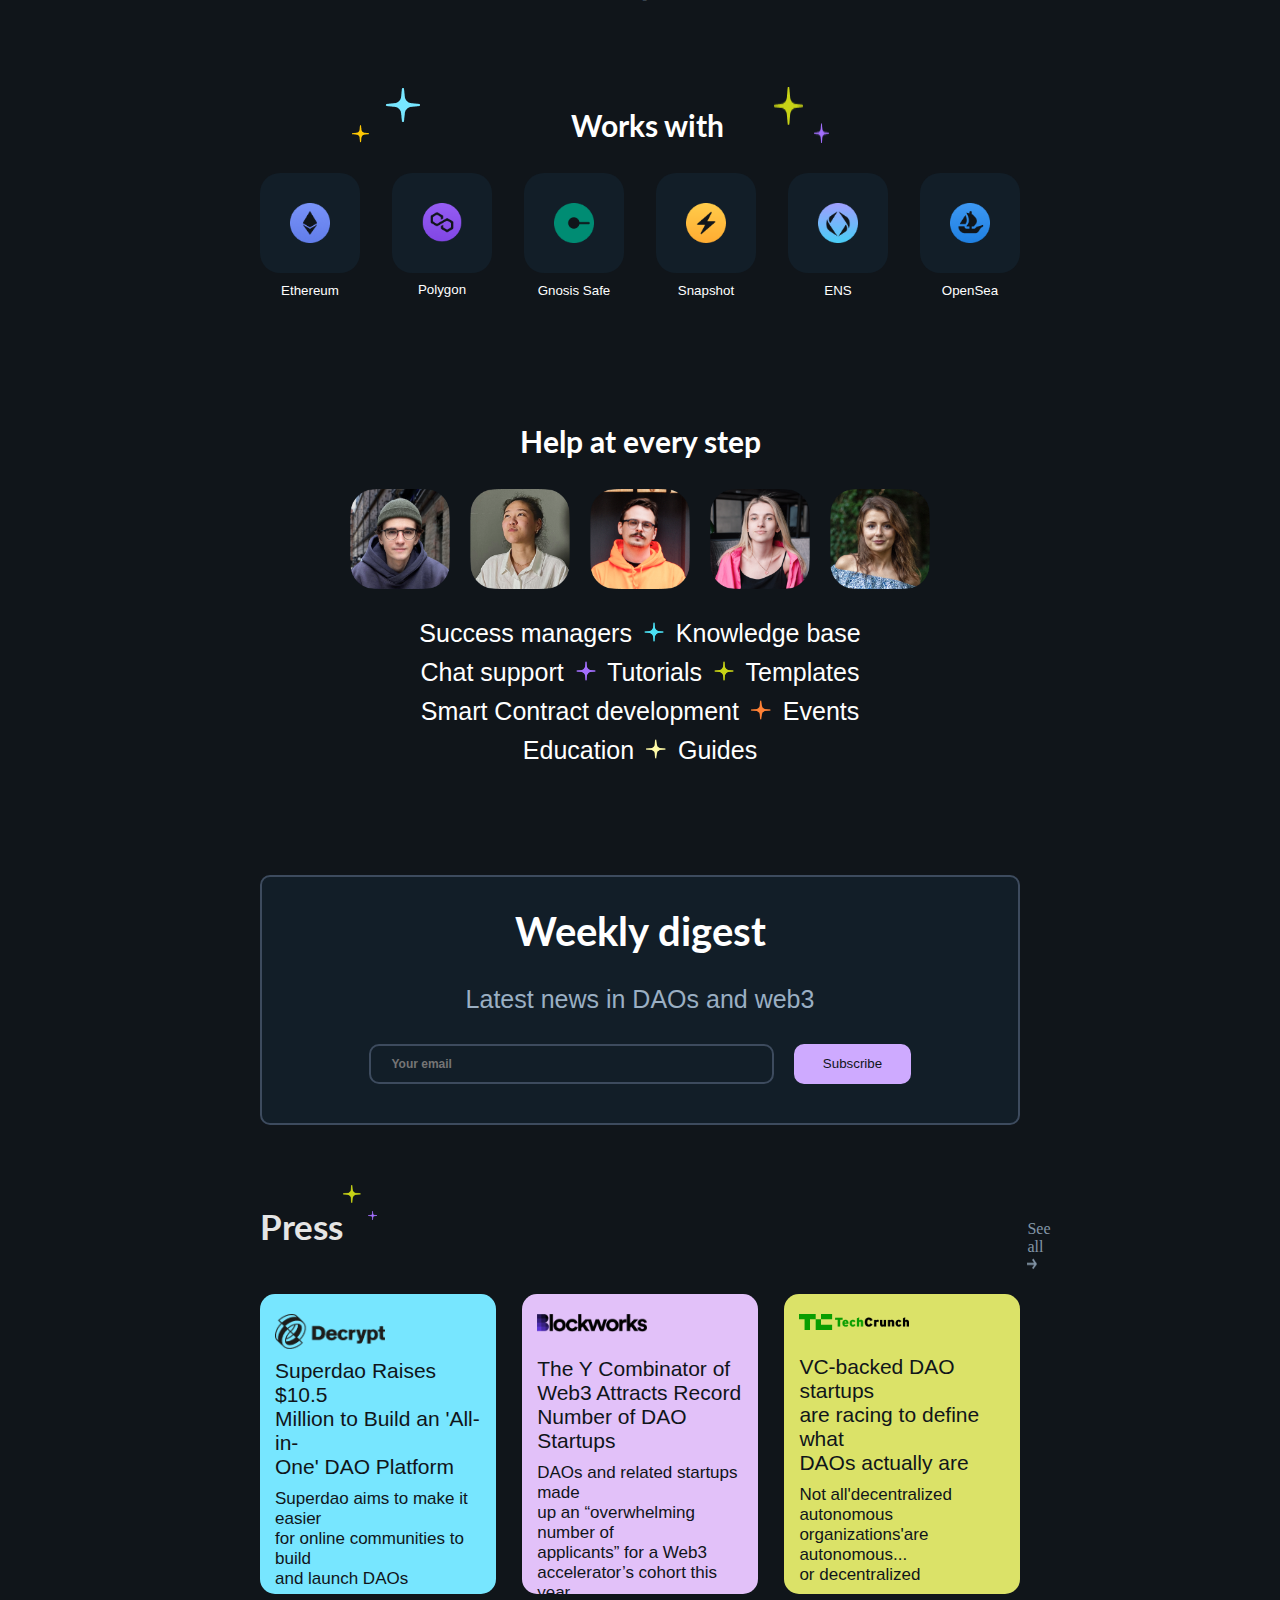
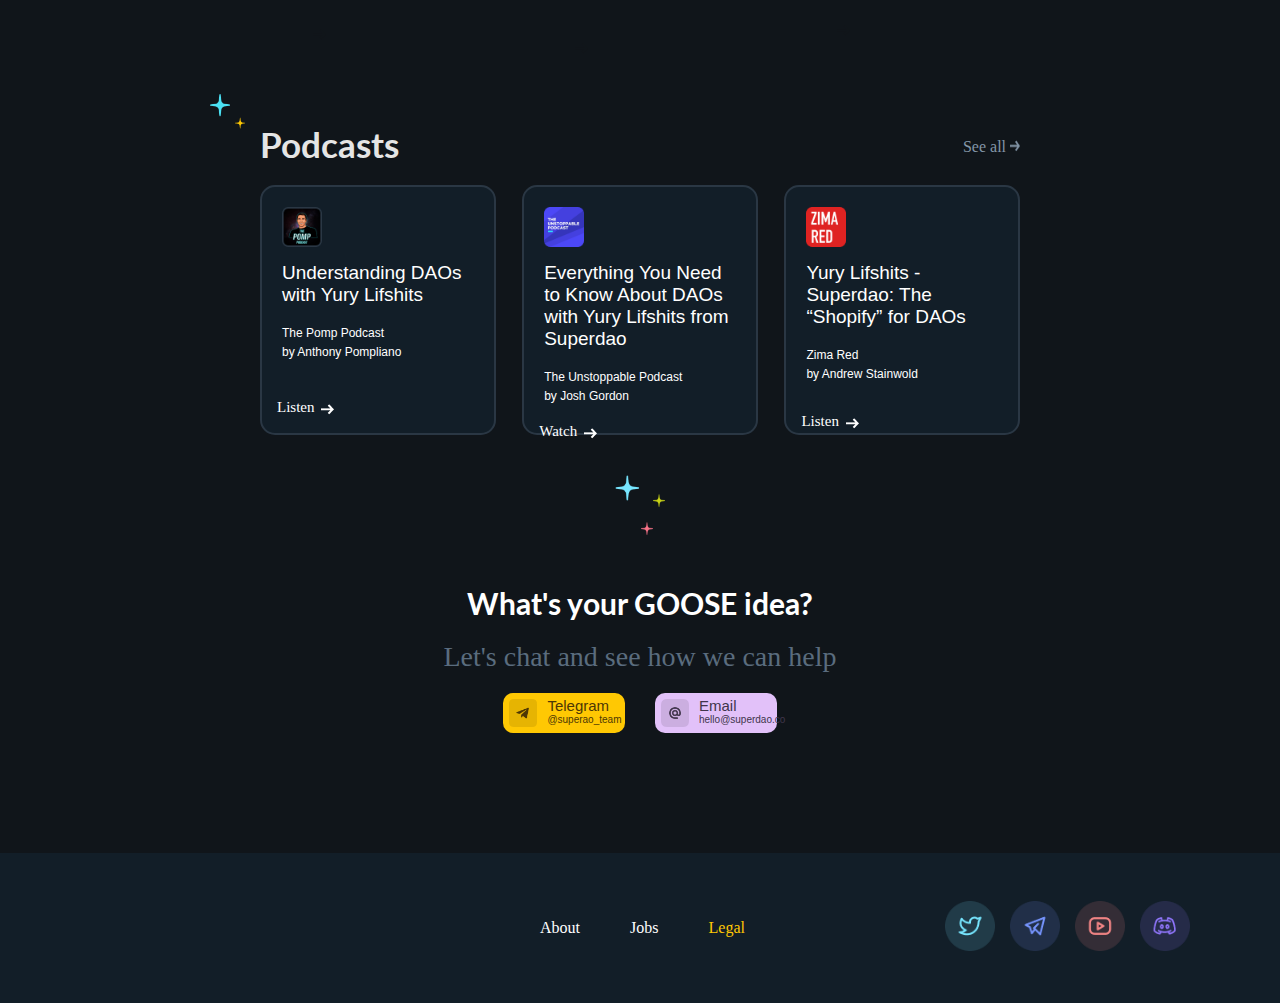
==== commit 82bf1b5e: "bijwerkingen" ====
--- a/index.html
+++ b/index.html
@@ -27,16 +27,16 @@
         </div> <!--sluit pink_goose-->
         <div class="home_balk">
             <a href="index.html">
-                <h2>Home</h2>
+                <p>Home</p>
             </a>
             <a href="learn.html">
-                <h2>Learn</h2>
+                <p>Learn</p>
             </a>
             <a href="about.html">
-                <h2>About</h2>
+                <p>About</p>
             </a>
             <a href="contact.html">
-                <h2>Contact</h2>
+                <p>Contact</p>
             </a>
         </div> <!--sluit home_balk-->
         <div class="login">
@@ -194,35 +194,43 @@
         <div class="press_doosjes">
             <div class="press_box licht_blauw">
                 <img src="images/decrypt.png" class="decrypt" alt="Decrypt">
-                <p class="press_tekst_groot"> Superdao Raises $10.5 Million to Build an 'All-in-One' DAO Platform </p>
-                <p class="press_tekst_klein"> Superdao aims to make it easier for online communities to build and launch
+                <p class="press_tekst_groot"> Superdao Raises $10.5<br>Million to Build an 'All-in-<br>One' DAO Platform
+                </p>
+                <p class="press_tekst_klein"> Superdao aims to make it easier<br>for online communities to build<br>and
+                    launch
                     DAOs </p>
                 <div class="ruimte_tussen"></div>
-                <div class="press_read">
+                <a href="https://decrypt.co/" class="press_read">
                     <p>Read</p>
                     <img src="images/pijltje_read.png" class="pijltje_read" alt="pijltje">
-                </div>
+                </a>
             </div> <!--sluit press_box-->
             <div class="press_box licht_paars">
                 <img src="images/blockworks.png" class="blockworks" alt="Blockworks">
-                <p class="press_tekst_groot"> The Y Combinator of Web3 Attracts Record Number of DAO Startups </p>
-                <p class="press_tekst_klein"> DAOs and related startups made up an “overwhelming number of applicants”
-                    for a Web3 accelerator’s cohort this year </p>
-                <div class="press_read">
-                    <p>Read</p>
-                    <img src="images/pijltje_read.png" class="pijltje_read" alt="pijltje">
-                </div>
+                <p class="press_tekst_groot"> The Y Combinator of<br>Web3 Attracts Record<br>Number of DAO Startups </p>
+                <p class="press_tekst_klein"> DAOs and related startups made<br>up an “overwhelming number
+                    of<br>applicants”
+                    for a Web3<br>accelerator’s cohort this year </p>
+                <a href="https://blockworks.co/">
+                    <div class="press_read">
+                        <p>Read</p>
+                        <img src="images/pijltje_read.png" class="pijltje_read" alt="pijltje">
+                    </div>
+                </a>
             </div> <!--sluit press_box-->
             <div class="press_box donker_geel">
                 <img src="images/techcrunch.png" class="techcrunch" alt="TechCrunch">
-                <p class="press_tekst_groot"> VC-backed DAO startups are racing to define what DAOs actually are </p>
-                <p class="press_tekst_klein"> Not all'decentralized autonomous organizations'are autonomous... or
+                <p class="press_tekst_groot"> VC-backed DAO startups<br>are racing to define what<br>DAOs actually are
+                </p>
+                <p class="press_tekst_klein"> Not all'decentralized autonomous<br>organizations'are autonomous...<br>or
                     decentralized </p>
                 <div class="ruimte_tussen"></div>
-                <div class="press_read">
-                    <p>Read</p>
-                    <img src="images/pijltje_read.png" class="pijltje_read" alt="pijltje">
-                </div>
+                <a href="https://techcrunch.com/">
+                    <div class="press_read">
+                        <p>Read</p>
+                        <img src="images/pijltje_read.png" class="pijltje_read" alt="pijltje">
+                    </div>
+                </a>
             </div> <!--sluit press_box-->
         </div> <!--sluit press_doosjes-->
         <img src="images/sterren6.png" class="sterretjes6" alt="sterretjes">
@@ -295,10 +303,26 @@
         <p class="footer_geel"> Legal </p>
     </div> <!--sluit footer_words-->
     <div class="footer_icons">
-        <img src="images/footer_twitter.png" class="footer_icoontje" alt="twitter">
-        <img src="images/footer_vliegtuig.png" class="footer_icoontje" alt="">
-        <img src="images/footer_youtube.png" class="footer_icoontje" alt="youtube">
-        <img src="images/footer_discord.png" class="footer_icoontje" alt="discord">
+        <button>
+            <a href="https://x.com/">
+                <img src="images/footer_twitter.png" class="footer_icoontje" alt="twitter">
+            </a>
+        </button>
+        <button>
+            <a href="https://web.telegram.org/">
+                <img src="images/footer_vliegtuig.png" class="footer_icoontje" alt="">
+            </a>
+        </button>
+        <button>
+            <a href="https://www.youtube.com/">
+                <img src="images/footer_youtube.png" class="footer_icoontje" alt="youtube">
+            </a>
+        </button>
+        <button>
+            <a href="https://discord.com/">
+                <img src="images/footer_discord.png" class="footer_icoontje" alt="discord">
+            </a>
+        </button>
     </div> <!--sluit footer_icons-->
 </footer> <!--sluit de footer-->
 
--- a/css/main.css
+++ b/css/main.css
@@ -1,808 +1,820 @@
-*{
-    margin: 0;
-    padding: 0;
-    box-sizing: border-box;
-}
-body{
-    background-color: #10151A;
-}
-a{
-    color:#FFF;
-    text-decoration: none;
-}
-h1{
-    font-size: 40px;
-    flex-wrap: wrap;
-    font-family: "montserrat", sans-serif;  
-}
-h2{
-    font-size: 30px;
-    font-family: "Lato", sans-serif;
-    font-weight: 700;
-    font-style: normal;
-}
-input{
-    color: #3D4C5B;
-    font-weight: bold;
-    font-family: "montserrat", sans-serif;
-    font-size: 12px;
-    padding-left: 20px;
-}
-button{
-    border: none;
-    cursor: pointer;
-}
-button:hover{
-    background-color: auto;
-    transition: all 0.3;
-}
-footer{
-    background-color: #121E28;
-    width: 100%;
-    height: 150px;
-    display: flex;
-    flex-direction: row;
-    gap: 200px;
-    justify-content: center;
-}
-nav{
-    height: 104px;
-    width: 100%;
-}
-.header_content{
-    justify-content: space-between;
-    display: flex;
-    flex-direction: row;
-    width: 100%;
-    height: 104px;
-}
-    .pink_goose{
-        align-items: center;
-        display: flex;
-        flex-direction: row;
-        gap: 8px;
-        font-family: "Roboto", sans-serif;
-        font-weight: 700;
-        font-style: normal;
-        margin-left: 300px;
-    }
-        .pink{
-            color: #FFF;
-            font-size: 35px;
-        }
-        .goose{
-            color: #FFB4D3;
-            font-size: 35px;
-        }
-    .home_balk{
-        align-self: center;
-        display: flex;
-        flex-direction: row;
-        gap: 25px;
-        color: #fff;
-        align-content: center;
-        text-align: center;
-        margin-right: -300px;
-        margin-left: -350px;
-        font-family: "semibold", sans-serif;
-    }
-    .login{
-        align-self: center;
-        height: 44px;
-        width: 92px;
-        background: #243241;
-        align-content: center;
-        text-align: center;
-        color: #FFF;
-        border-radius: 15px;
-        margin-right: 300px;
-    }
+* {
+  margin: 0;
+  padding: 0;
+  box-sizing: border-box;
+}
+body {
+  background-color: #10151a;
+}
+a {
+  color: #fff;
+  text-decoration: none;
+}
+img {
+    background-color: transparent;
+}
+h1 {
+  font-size: 40px;
+  flex-wrap: wrap;
+  font-family: "montserrat", sans-serif;
+}
+h2 {
+  font-size: 30px;
+  font-family: "Lato", sans-serif;
+  font-weight: 700;
+  font-style: normal;
+}
+input {
+  color: #3d4c5b;
+  font-weight: bold;
+  font-family: "montserrat", sans-serif;
+  font-size: 12px;
+  padding-left: 20px;
+}
+button {
+  border: none;
+  cursor: pointer;
+  background-color: transparent;
+}
+button:hover {
+  background-color: auto;
+  transition: all 0.3;
+}
+footer {
+  background-color: #121e28;
+  width: 100%;
+  height: 150px;
+  display: flex;
+  flex-direction: row;
+  gap: 200px;
+  justify-content: center;
+}
+nav {
+  height: 104px;
+  width: 100%;
+}
+.header_content {
+  justify-content: space-between;
+  display: flex;
+  flex-direction: row;
+  width: 100%;
+  height: 104px;
+}
+.pink_goose {
+  align-items: center;
+  display: flex;
+  flex-direction: row;
+  gap: 8px;
+  font-family: "Roboto", sans-serif;
+  font-weight: 700;
+  font-style: normal;
+  margin-left: 300px;
+}
+.pink {
+  color: #fff;
+  font-size: 35px;
+}
+.goose {
+  color: #ffb4d3;
+  font-size: 35px;
+}
+.home_balk {
+  align-self: center;
+  display: flex;
+  flex-direction: row;
+  gap: 35px;
+  color: #fff;
+  align-content: center;
+  text-align: center;
+  font-size: 20px;
+  margin-right: -300px;
+  margin-left: -350px;
+  font-family: "semibold", sans-serif;
+}
+.login {
+  align-self: center;
+  height: 44px;
+  width: 92px;
+  background: #243241;
+  align-content: center;
+  text-align: center;
+  color: #fff;
+  border-radius: 15px;
+  margin-right: 300px;
+}
 
-.main{
-    width: 59.38%;
-    margin: auto;
-    height: auto;
-    margin-bottom: 120px;
-}
-    .start{
-        margin: auto;
-        height: auto;
-        color: #FFF;
-        width: 33.8%;
-        text-align: center;
-        margin-top: 50px;
-    }
-        .start1{
-            font-size: 40px;
-            flex-wrap: wrap;
-            font-family: "montserrat", sans-serif;
-        }
-        .start_tekst{
-            flex-wrap: wrap;
-            font-family: "lato", sans-serif;
-            font-size: 14px;
-            margin-top: 20px;
-        }
-        .start_knop{
-            height: 35px;
-            width: 130px;
-            background-color: #CEAAFF;
-            text-align: center;
-            align-content: center;
-            border-radius: 10px;
-            margin: auto;
-            font-family: "montserrat", sans-serif;
-            margin-top: 20px;
-        } 
-.pijltje1{
-    display: block;
-    margin-left: auto;
-    margin-right: auto;
-    margin-top: 75px;
-}
-.ready{
-    width: 100%;
-    height: auto;
-}
-    .ready_kop{        
-        justify-content: center;
-        display: flex;
-        flex-direction: row;
-        margin-bottom: 10px;
-        margin-top: 75px;
-        color: #FFF;
-    }
-        .sterretjes1{
-            height: 50px;
-            width: 47px;
-            margin-left: 250px;
-        }
-        .tekst_ready{
-            margin: auto;
-            justify-content: center;
-            margin-left: 30px;
-        }
-    .ready_knoppen{
-        display: flex;
-        flex-direction: row;
-        align-items: center;
-        gap: 10px;
-        justify-content: center;
-        margin-bottom: 15px;
-    }
-        .button1{
-            background-color: #182632;
-            height: auto;
-            width: auto;
-            border-radius: 20px;
-            font-size: 15px;
-            padding: 10px
-        }
-        .investment{
-            color: #FFB4D3;
-        }
-        .startup{
-            color: #FFC24C;
-        }
-        .service{
-            color: #D387F7;
-        }
-        .community{
-            color: #77E6FF;
-        }
-        .impact{
-            color: #23C9DE;
-        }
-        .defi{
-            color: #FF9E9E;
-        }
-        .more{
-            color: #707F8D;
-        }
-    .ready_plaatje{
-        display: block;
-        width: 100%;
-        height: auto;
-        position: relative;
-        margin-top: 60px;
-    }
-    .ready_roze{
-        display: flex;
-        justify-content: space-around;
-        background-color: #FFB4D3;
-        height: auto;
-        width: fit-content;
-        border-radius: 20px;
-        font-size: 13px;
-        padding: 10px;
-        text-align: center;
-        margin: auto;
-        margin-top: -20px;
-        position: relative;
-        border: #000;
-        border-width: 2px;
-        border-style: solid;
-    }
-.designed{
-    display: flex;
-    flex-direction: column;
-    align-items: center;
-    text-align: center;
-    margin-top: 70px;
-}
-    .designed_kop{
-        color: #FFF;
-        margin-bottom: 25px;
-        display: flex;
-        flex-direction: row;
-    }
-    .designed_tekst{
-        margin-left: 100px;
-    }
-    .sterretjes2{
-        height: 30px;
-        width: 30px;
-        margin-left: 70px;
-        position: relative;
-        margin-top: -15px;
-    }
-    .designed_tekst_grijs{
-        color: #37424D;
-    }
-    .designed_tekst_roze{
-        color: #FFB4D3;
-    }
-    .space_down{
-        padding: 5px;
-    }
-.works_with{
-    display: flex;
-    flex-direction: column;
-    align-items: center;
-    text-align: center;
-    margin-top: 100px;
-}
-    .works_kop{
-        color: #fff;
-        margin-bottom: 30px;
-        display: flex;
-        flex-direction: row;
-
-    }
-    .works_knoppen{
-        width: 100%;
-        display: flex;
-        flex-direction: row;
-        justify-content: space-between;
-        margin: auto;
-    }
-    .works_doosje{
-        height: 100px;
-        width: 100px;
-        background-color: #2A3744;
-        border-radius: 20px;
-        display: flex;
-        flex-direction: column;
-    }
-    .icons{
-        height: 40px;
-        width: 40px;
-        align-self: center;
-        margin-top: 30px;
-    }
-    .icons_tekst{
-        margin-top: 40px;
-        color: #FFF;
-    }
-    .sterretjes3{
-        margin-right: 150px;
-        margin-top: -20px;
-    }
-    .sterretjes4{
-        margin-left: 50px;
-        margin-right: 100px;
-        margin-top: -20px;
-    }
-.helps{
-    display: flex;
-    flex-direction: column;
-    margin-top: 150px;
-}
-    .helps_kop{
-        text-align: center;
-        color: #FFF;
-    }
-    .helps_fotos{
-        display: flex;
-        flex-direction: row;
-        gap: 20px;
-        margin: auto;
-        margin-top: 30px;
-        margin-bottom: 30px;
-    }
-        .help_foto{
-           height: 100px;
-           width: 100px; 
-        }
-    .helps_tekst{
-        font-size: 25px;
-        margin: auto;
-        color: #FFF;
-    }
-    .help_ster{
-        height: 20px;
-        width: 20px;
-        margin-left: 5px;
-        margin-right: 5px;
-    }
-.weekly{
-    width: 100%;
-    height: 250px;
-    background-color: #2A3744;
-    border-radius: 30px;
-    margin-top: 100px;
-    text-align: center;
-    border-radius: 10px;
-    border-width: 2px;
-    border-color: #3D4B5E;
-    border-style: solid;
-}
-    .weekly_tekst1{
-        color: #FFF;
-        font-size: 40px;
-        padding: 30px;
-    }
-    .weekly_tekst2{
-        color: #9AAFC3;
-        font-size: 30px;
-        margin-bottom: 30px;
-    }
-    .weekly_email{
-        display: flex;
-        flex-direction: row;
-        gap: 20px;
-        justify-content: center;
-    }
-    .email{
-        background-color: #121E28;
-        height: 40px;
-        width: 405px;
-        border-radius: 10px;
-        border-width: 2px;
-        border-color: #3D4B5E;
-        border-style: solid;
-        align-content: center;
-    }
-    .email:focus {
-        outline: none;
-    }
-    .subscribe{
-        background-color: #CEAAFF;
-        height: 40px;
-        width: 15.35%;
-        border-radius: 10px;
-        color: #10151A;
-        text-align: center;
-        align-content: center;
-        border: none;
-        cursor: pointer;
-    }
-.press_kop{
-    display: flex;
-    flex-direction: row;
-    margin-top: 80px;
-    justify-content: space-between;
-    margin-bottom: 20px;
-}
-    .press{
-        color: #E5E5E5;
-        font-size: 35px;
-    }
-    .see_all{
-        color: #8395A7;
-        margin-top: 15px;
-    }
-    .pijltje_seeall{
-        height: 12px;
-        width: 10px;
-    }
-    .sterretjes5{
-        height: 35px;
-        width: 35px;
-        margin-right: 650px;
-        margin-top: -20px;
-    }
-.press_doosjes{
-    display: flex;
-    flex-direction: row;
-    justify-content: space-between;
-    margin-bottom: 100px;
-}
-    .press_box{
-        height: 300px;
-        width: 31%;
-        border-radius: 15px;
-        display: flex;
-        flex-direction: column;
-    }
-    .licht_blauw{
-        background-color: #77E6FF;
-    }
-    .licht_paars{
-        background-color: #E2C1F9;
-    }
-    .donker_geel{
-        background-color: #DBE268;
-    }
-    .press_tekst_groot{
-        margin-top: 10px;
-        margin-left: 15px;
-        margin-right: 15px;
-        font-size: 23px;
-        color: #10151A;
-    }
-    .press_tekst_klein{
-        margin-top: 10px;
-        margin-left: 15px;
-        margin-right: 15px;
-        font-size: 18px;
-        color: #10151A;
-    }
-    .ruimte_tussen{
-        height: 20.8px;
-        width: auto;
-    }
-    .press_read{
-        margin-left: 15px;
-        margin-top: 20px;
-        display: flex;
-        flex-direction: row;
-        gap: 7px;
-        font-size: 15px;
-    }
-    .decrypt{
-        margin-top: 20px;
-        margin-left: 15px;
-        height: 35px;
-        width: 110px;
-    }
-    .blockworks{
-        margin-top: 20px;
-        margin-left: 15px;
-        margin-bottom: 15px;
-        height: 20px;
-        width: 110px;
-    }
-    .techcrunch{
-        margin-top: 20px;
-        margin-left: 15px;
-        margin-bottom: 15px;
-        height: 20px;
-        width: 110px;
-    }
-    .pijltje_read{
-        height: 20px;
-        width: 13px;
-    }
-.sterretjes6{
-    height: 35px;
-    width: 35px;
-    margin-left: -50px;
-    margin-bottom: -10px;
-}
-.podcasts_kop{
-    display: flex;
-    flex-direction: row;
-    justify-content: space-between;
-    margin-bottom: 20px;
-}
-    .podcasts{
-        color: #E5E5E5;
-        font-size: 35px;
-    }
-.podcasts_doosjes{
-    display: flex;
-    flex-direction: row;
-    justify-content: space-between;
-}
-    .podcasts_box{
-        height: 250px;
-        width: 31%;
-        border-radius: 15px;
-        background-color: #121E28;
-        border-width: 2px;
-        border-color: #2A3744;
-        border-style: solid;
-        display: flex;
-        flex-direction: column;
-    }
-    .podcast_image{
-        height: 40px;
-        width: 40px;
-        margin-top: 20px;
-        margin-left: 20px;
-        margin-bottom: 15px;
-    }
-    .podcasts_tekst_groot{
-        margin-left: 20px;
-        margin-right: 15px;
-        font-size: 19px;
-        color: #FFF;
-        margin-bottom: 20px;
-    }
-    .podcasts_tekst_klein{
-        margin-left: 20px;
-        font-size: 12px;
-        color: #FFF;
-        margin-bottom: 5px;
-    }
-    .ruimte_tussen2{
-        height: 22.4px;
-    }
-    .podcasts_more{
-        margin-left: 15px;
-        margin-top: 20px;
-        display: flex;
-        flex-direction: row;
-        gap: 7px;
-        font-size: 15px;
-        color: #FFF;
-    }
-    .pijltje_podcasts{
-        height: 20px;
-        width: 13px;
-    }
-.sterretjes7{
-    height: 60px;
-    width: 50px;
-    display: block;
-    margin: auto;
-    margin-top: 40px;
-}
-.idea{
-    display: flex;
-    flex-direction: column;
-    margin-top: 50px;
-}
-    .idea_head{
-        color: #FFF;
-        margin: auto;
-    }
-    .idea_body{
-        color: #5A6C7E;
-        margin: auto;
-        margin-top: 20px;
-        font-size: 28px;
-    }
-    .idea_naast{
-        display: flex;
-        flex-direction: row;
-        gap: 30px;
-        margin-top: 20px;
-        justify-content: center;
-    }
-    .idea_box_roze{
-        background-color: #E2C1F9;
-        height: 40px;
-        width: 16%;
-        border-radius: 10px;
-        display: flex;
-        flex-direction: row;
-        gap: 10px;
-    }
-    .idea_box_geel{
-        background-color: #FFC803;
-        height: 40px;
-        width: 16%;
-        border-radius: 10px;
-        display: flex;
-        flex-direction: row;
-        gap: 10px;
-    }
-    .idea_knop{
-        height: 28px;
-        width: 28px;
-        margin-left: 6px;
-        margin-top: 6px;
-    }
-    .idea_onder{
-        display: flex;
-        flex-direction: column;
-        text-align: start;
-    }
-    .idea_tekst_telegram{
-        font-size: 15px;
-        margin-top: 4px;
-        color: #4D3705;
-    }
-    .idea_tekst_team{
-        font-size: 10px;
-        color: #4D3705;
-    }
-    .idea_tekst_email{
-        font-size: 15px;
-        margin-top: 4px;
-        color: #40354B;
-    }
-    .idea_tekst_hello{
-        font-size: 10px;
-        color: #40354B;
-    }
-    .footer_words{
-        display: flex;
-        flex-direction: row;
-        gap: 50px;
-        align-self: center;
-        margin-left: 450px;
-    }
-    .footer_wit{
-        color: #FFF;
-    }
-    .footer_geel{
-        color: #FFC803;
-    }
-    .footer_icons{
-        display: flex;
-        flex-direction: row;
-        gap: 15px;
-        position: relative;
-        align-self: center;
-    }
-    .footer_icoontje{
-        height: 50px;
-        width: 50px;
-    }
-.heroes_kop{
-    color: #FFF;
-    display: flex;
-    justify-content: center;
-    margin-top: 70px;
-}  
-.heroes_doosjes{
-    display: flex;
-    flex-direction: row;
-    justify-content: space-between;
-    margin-top: 80px;
-}
-    .heroes_roze_doosjes{
-        width: 30%;
-        height: 300px;
-        background-color: #FFB4D3;
-        border-radius: 15px;
-    }
-    .heroes_pictures{
-        height: 136.8px;
-        width: 136.8px;
-        margin-left: 25%;
-        margin-right: 25%;
-        margin-top: 20px;
-        margin-bottom: 20px;
-    }
-    .heroes_tekst_groot{
-        color: #10151A;
-        font-size: 19px;
-        margin-left: 25px;
-        margin-bottom: 10px;
-    }
-    .heroes_tekst_klein{
-        color: #10151A;
-        font-size: 12px;
-        margin-left: 25px;
-    }
-    .heroes_contact{
-        color: #10151A;
-        display: flex;
-        flex-direction: row;
-        gap: 7px;
-        font-size: 15px;
-        justify-content: end;
-        margin-top: 25px;
-        margin-right: 20px;
-    }
-    .heroes_pijltje{
-        height: 20px;
-        width: 13px;
-    }
-.ruimte_tussen_about{
-    height: 80px;
-    width: auto;
-}
-.ruimte_tussen_contact{
-    height: 100px;
-}
-.post_box{
-    height: 850px;
-    width: 82.63%;
-    background-color: #121E28;
-    margin: auto;
-    border-radius: 15px;
-    border-color: #2A3744;
-    border-width: 2px;
-    border-style: solid;
-    margin-bottom: 300px;
-}
-    .send_kop{
-        text-align: center;
-        color: #FFF;
-        margin-top: 50px;
-        margin-bottom: 30px; 
-    }
-    .invul_center{
-        width: 100%;
-        height: auto;
-        text-align: center;
-    }
-    .send_email{
-        width: 53.72%;
-        height: 50px;
-        background-color: #121E28;
-        margin-bottom: 20px;
-        align-content: center;
-        color: #3D4C5B;
-    }
-    .send_email:focus {
-        outline: none;
-    }
-    .send_name{
-        width: 53.72%;
-        height: 50px;  
-        margin: auto;
-        margin-bottom: 20px;
-        background-color: #121E28;
-        color: #3D4C5B;
-    }
-    .send_name:focus {
-        outline: none;
-    }
-    .send_message{
-        width: 53.72%;
-        height: 250px; 
-        margin: auto;
-        margin-bottom: 20px;
-        background-color: #121E28;
-        color: #3D4C5B;
-        padding: 20px;
-    }
-    textarea{
-        resize: none;
-    }
-    .send_message:focus {
-        outline: none;
-    }
-    .send_color{
-        width: 53.72%;
-        height: 50px; 
-        margin: auto;
-        margin-bottom: 200px;
-        background-color: #121E28;
-        color: #3D4C5B;
-        padding-left: 20px;
-    }
-    .send_color:focus {
-        outline: none;
-    }
-    .send_border{
-        border: #2A3744;
-        border-width: 2px;
-        border-style: solid;
-        border-radius: 15px;
-    }
-    .send_send_box{
-        height: auto;
-        width: 100%;
-        display: flex;
-        justify-content: end;
-    }
-    .send_send{
-        height: 50px;
-        width: 18.58%;
-        background-color: #CEAAFF;
-        border-radius: 15px;
-        margin-right: 20px;
-        text-align: center;
-        align-content: center;
-        font-size: 17px;
-    }
-    color_option{
-        color: #3D4C5B; 
-    }
+.main {
+  width: 59.38%;
+  margin: auto;
+  height: auto;
+  margin-bottom: 120px;
+}
+.start {
+  margin: auto;
+  height: auto;
+  color: #fff;
+  width: 33.8%;
+  text-align: center;
+  margin-top: 50px;
+}
+.start1 {
+  font-size: 40px;
+  flex-wrap: wrap;
+  font-family: "montserrat", sans-serif;
+}
+.start_tekst {
+  flex-wrap: wrap;
+  font-family: "mostserrat", sans-serif;
+  font-size: 14px;
+  margin-top: 20px;
+}
+.start_knop {
+  height: 35px;
+  width: 130px;
+  background-color: #ceaaff;
+  text-align: center;
+  align-content: center;
+  border-radius: 10px;
+  margin: auto;
+  font-family: "montserrat", sans-serif;
+  margin-top: 20px;
+}
+.pijltje1 {
+  display: block;
+  margin-left: auto;
+  margin-right: auto;
+  margin-top: 75px;
+}
+.ready {
+  width: 100%;
+  height: auto;
+}
+.ready_kop {
+  justify-content: center;
+  display: flex;
+  flex-direction: row;
+  margin-bottom: 20px;
+  margin-top: 75px;
+  color: #fff;
+}
+.sterretjes1 {
+  height: 50px;
+  width: 47px;
+  margin-left: 250px;
+}
+.tekst_ready {
+  margin: auto;
+  justify-content: center;
+  margin-left: 30px;
+}
+.ready_knoppen {
+  display: flex;
+  flex-direction: row;
+  align-items: center;
+  gap: 10px;
+  justify-content: center;
+  margin-bottom: 15px;
+}
+.button1 {
+  background-color: #182632;
+  height: auto;
+  width: auto;
+  border-radius: 20px;
+  font-size: 15px;
+  padding: 10px;
+}
+.investment {
+  color: #ffb4d3;
+}
+.startup {
+  color: #ffc24c;
+}
+.service {
+  color: #d387f7;
+}
+.community {
+  color: #77e6ff;
+}
+.impact {
+  color: #23c9de;
+}
+.defi {
+  color: #ff9e9e;
+}
+.more {
+  color: #707f8d;
+}
+.ready_plaatje {
+  display: block;
+  width: 100%;
+  height: auto;
+  position: relative;
+  margin-top: 60px;
+}
+.ready_roze {
+  display: flex;
+  justify-content: space-around;
+  background-color: #ffb4d3;
+  height: auto;
+  width: fit-content;
+  border-radius: 20px;
+  font-size: 13px;
+  padding: 10px;
+  text-align: center;
+  margin: auto;
+  margin-top: -20px;
+  position: relative;
+  border: #000;
+  border-width: 2px;
+  border-style: solid;
+}
+.designed {
+  display: flex;
+  flex-direction: column;
+  align-items: center;
+  text-align: center;
+  margin-top: 70px;
+}
+.designed_kop {
+  color: #fff;
+  margin-bottom: 25px;
+  display: flex;
+  flex-direction: row;
+}
+.designed_tekst {
+  margin-left: 100px;
+}
+.sterretjes2 {
+  height: 30px;
+  width: 30px;
+  margin-left: 70px;
+  position: relative;
+  margin-top: -15px;
+}
+.designed_tekst_grijs {
+  color: #37424d;
+}
+.designed_tekst_roze {
+  color: #ffb4d3;
+}
+.space_down {
+  padding: 5px;
+}
+.works_with {
+  display: flex;
+  flex-direction: column;
+  align-items: center;
+  text-align: center;
+  margin-top: 100px;
+}
+.works_kop {
+  color: #fff;
+  margin-bottom: 30px;
+  display: flex;
+  flex-direction: row;
+}
+.works_knoppen {
+  width: 100%;
+  display: flex;
+  flex-direction: row;
+  justify-content: space-between;
+  margin: auto;
+}
+.works_doosje {
+  height: 100px;
+  width: 100px;
+  background-color: #121E28;
+  border-radius: 20px;
+  display: flex;
+  flex-direction: column;
+}
+.icons {
+  height: 40px;
+  width: 40px;
+  align-self: center;
+  margin-top: 30px;
+}
+.icons_tekst {
+  margin-top: 40px;
+  color: #fff;
+}
+.sterretjes3 {
+  margin-right: 150px;
+  margin-top: -20px;
+}
+.sterretjes4 {
+  margin-left: 50px;
+  margin-right: 100px;
+  margin-top: -20px;
+}
+.helps {
+  display: flex;
+  flex-direction: column;
+  margin-top: 150px;
+}
+.helps_kop {
+  text-align: center;
+  color: #fff;
+}
+.helps_fotos {
+  display: flex;
+  flex-direction: row;
+  gap: 20px;
+  margin: auto;
+  margin-top: 30px;
+  margin-bottom: 30px;
+}
+.help_foto {
+  height: 100px;
+  width: 100px;
+}
+.helps_tekst {
+  font-size: 25px;
+  margin: auto;
+  color: #fff;
+  font-family: "montserrat", sans-serif;
+  margin-bottom: 10px;
+}
+.help_ster {
+  height: 20px;
+  width: 20px;
+  margin-left: 5px;
+  margin-right: 5px;
+}
+.weekly {
+  width: 100%;
+  height: 250px;
+  background-color: #121E28;
+  border-radius: 30px;
+  margin-top: 100px;
+  text-align: center;
+  border-radius: 10px;
+  border-width: 2px;
+  border-color: #3d4b5e;
+  border-style: solid;
+}
+.weekly_tekst1 {
+  color: #fff;
+  font-size: 40px;
+  padding: 30px;
+}
+.weekly_tekst2 {
+  color: #9aafc3;
+  font-size: 25px;
+  margin-bottom: 30px;
+  font-family: "montserrat", sans-serif;
+}
+.weekly_email {
+  display: flex;
+  flex-direction: row;
+  gap: 20px;
+  justify-content: center;
+}
+.email {
+  background-color: #121e28;
+  height: 40px;
+  width: 405px;
+  border-radius: 10px;
+  border-width: 2px;
+  border-color: #3d4b5e;
+  border-style: solid;
+  align-content: center;
+}
+.email:focus {
+  outline: none;
+}
+.subscribe {
+  background-color: #ceaaff;
+  height: 40px;
+  width: 15.35%;
+  border-radius: 10px;
+  color: #10151a;
+  text-align: center;
+  align-content: center;
+  border: none;
+  cursor: pointer;
+}
+.press_kop {
+  display: flex;
+  flex-direction: row;
+  margin-top: 80px;
+  justify-content: space-between;
+  margin-bottom: 20px;
+}
+.press {
+  color: #e5e5e5;
+  font-size: 35px;
+}
+.see_all {
+  color: #8395a7;
+  margin-top: 15px;
+}
+.pijltje_seeall {
+  height: 12px;
+  width: 10px;
+}
+.sterretjes5 {
+  height: 35px;
+  width: 35px;
+  margin-right: 650px;
+  margin-top: -20px;
+}
+.press_doosjes {
+  display: flex;
+  flex-direction: row;
+  justify-content: space-between;
+  margin-bottom: 100px;
+}
+.press_box {
+  height: 300px;
+  width: 31%;
+  border-radius: 15px;
+  display: flex;
+  flex-direction: column;
+}
+.licht_blauw {
+  background-color: #77e6ff;
+}
+.licht_paars {
+  background-color: #e2c1f9;
+}
+.donker_geel {
+  background-color: #dbe268;
+}
+.press_tekst_groot {
+  margin-top: 10px;
+  margin-left: 15px;
+  margin-right: 15px;
+  font-size: 21px;
+  color: #10151a;
+  font-family: "montserrat", sans-serif;
+}
+.press_tekst_klein {
+  margin-top: 10px;
+  margin-left: 15px;
+  margin-right: 15px;
+  font-size: 17px;
+  color: #10151a;
+  font-family: "montserrat", sans-serif;
+}
+.ruimte_tussen {
+  height: 20.8px;
+  width: auto;
+}
+.press_read {
+  margin-left: 15px;
+  margin-top: 35px;
+  display: flex;
+  flex-direction: row;
+  gap: 7px;
+  font-size: 15px;
+  color: #10151A;
+}
+.decrypt {
+  margin-top: 20px;
+  margin-left: 15px;
+  height: 35px;
+  width: 110px;
+}
+.blockworks {
+  margin-top: 20px;
+  margin-left: 15px;
+  margin-bottom: 15px;
+  height: 20px;
+  width: 110px;
+}
+.techcrunch {
+  margin-top: 20px;
+  margin-left: 15px;
+  margin-bottom: 15px;
+  height: 20px;
+  width: 110px;
+}
+.pijltje_read {
+  height: 20px;
+  width: 13px;
+}
+.sterretjes6 {
+  height: 35px;
+  width: 35px;
+  margin-left: -50px;
+  margin-bottom: -10px;
+}
+.podcasts_kop {
+  display: flex;
+  flex-direction: row;
+  justify-content: space-between;
+  margin-bottom: 20px;
+}
+.podcasts {
+  color: #e5e5e5;
+  font-size: 35px;
+}
+.podcasts_doosjes {
+  display: flex;
+  flex-direction: row;
+  justify-content: space-between;
+}
+.podcasts_box {
+  height: 250px;
+  width: 31%;
+  border-radius: 15px;
+  background-color: #121e28;
+  border-width: 2px;
+  border-color: #2a3744;
+  border-style: solid;
+  display: flex;
+  flex-direction: column;
+}
+.podcast_image {
+  height: 40px;
+  width: 40px;
+  margin-top: 20px;
+  margin-left: 20px;
+  margin-bottom: 15px;
+}
+.podcasts_tekst_groot {
+  margin-left: 20px;
+  margin-right: 15px;
+  font-size: 19px;
+  color: #fff;
+  margin-bottom: 20px;
+  font-family: "montserrat", sans-serif;
+}
+.podcasts_tekst_klein {
+  margin-left: 20px;
+  font-size: 12px;
+  color: #fff;
+  margin-bottom: 5px;
+  font-family: "montserrat", sans-serif;
+}
+.ruimte_tussen2 {
+  height: 22.4px;
+}
+.podcasts_more {
+  margin-left: 15px;
+  margin-top: 15px;
+  display: flex;
+  flex-direction: row;
+  gap: 7px;
+  font-size: 15px;
+  color: #fff;
+}
+.pijltje_podcasts {
+  height: 20px;
+  width: 13px;
+}
+.sterretjes7 {
+  height: 60px;
+  width: 50px;
+  display: block;
+  margin: auto;
+  margin-top: 40px;
+}
+.idea {
+  display: flex;
+  flex-direction: column;
+  margin-top: 50px;
+}
+.idea_head {
+  color: #fff;
+  margin: auto;
+}
+.idea_body {
+  color: #5a6c7e;
+  margin: auto;
+  margin-top: 20px;
+  font-size: 28px;
+}
+.idea_naast {
+  display: flex;
+  flex-direction: row;
+  gap: 30px;
+  margin-top: 20px;
+  justify-content: center;
+}
+.idea_box_roze {
+  background-color: #e2c1f9;
+  height: 40px;
+  width: 16%;
+  border-radius: 10px;
+  display: flex;
+  flex-direction: row;
+  gap: 10px;
+}
+.idea_box_geel {
+  background-color: #ffc803;
+  height: 40px;
+  width: 16%;
+  border-radius: 10px;
+  display: flex;
+  flex-direction: row;
+  gap: 10px;
+}
+.idea_knop {
+  height: 28px;
+  width: 28px;
+  margin-left: 6px;
+  margin-top: 6px;
+}
+.idea_onder {
+  display: flex;
+  flex-direction: column;
+  text-align: start;
+}
+.idea_tekst_telegram {
+  font-size: 15px;
+  margin-top: 4px;
+  color: #4d3705;
+}
+.idea_tekst_team {
+  font-size: 10px;
+  color: #4d3705;
+}
+.idea_tekst_email {
+  font-size: 15px;
+  margin-top: 4px;
+  color: #40354b;
+}
+.idea_tekst_hello {
+  font-size: 10px;
+  color: #40354b;
+}
+.footer_words {
+  display: flex;
+  flex-direction: row;
+  gap: 50px;
+  align-self: center;
+  margin-left: 450px;
+}
+.footer_wit {
+  color: #fff;
+}
+.footer_geel {
+  color: #ffc803;
+}
+.footer_icons {
+  display: flex;
+  flex-direction: row;
+  gap: 15px;
+  position: relative;
+  align-self: center;
+}
+.footer_icoontje {
+  height: 50px;
+  width: 50px;
+}
+.heroes_kop {
+  color: #fff;
+  display: flex;
+  justify-content: center;
+  margin-top: 70px;
+}
+.heroes_doosjes {
+  display: flex;
+  flex-direction: row;
+  justify-content: space-between;
+  margin-top: 80px;
+}
+.heroes_roze_doosjes {
+  width: 30%;
+  height: 300px;
+  background-color: #ffb4d3;
+  border-radius: 15px;
+}
+.heroes_pictures {
+  height: 136.8px;
+  width: 136.8px;
+  margin-left: 25%;
+  margin-right: 25%;
+  margin-top: 20px;
+  margin-bottom: 20px;
+}
+.heroes_tekst_groot {
+  color: #10151a;
+  font-size: 19px;
+  margin-left: 25px;
+  margin-bottom: 10px;
+}
+.heroes_tekst_klein {
+  color: #10151a;
+  font-size: 12px;
+  margin-left: 25px;
+}
+.heroes_contact {
+  color: #10151a;
+  display: flex;
+  flex-direction: row;
+  gap: 7px;
+  font-size: 15px;
+  justify-content: end;
+  margin-top: 25px;
+  margin-right: 20px;
+}
+.heroes_pijltje {
+  height: 20px;
+  width: 13px;
+}
+.ruimte_tussen_about {
+  height: 80px;
+  width: auto;
+}
+.ruimte_tussen_contact {
+  height: 100px;
+}
+.post_box {
+  height: 850px;
+  width: 82.63%;
+  background-color: #121e28;
+  margin: auto;
+  border-radius: 15px;
+  border-color: #2a3744;
+  border-width: 2px;
+  border-style: solid;
+  margin-bottom: 300px;
+}
+.send_kop {
+  text-align: center;
+  color: #fff;
+  margin-top: 50px;
+  margin-bottom: 30px;
+}
+.invul_center {
+  width: 100%;
+  height: auto;
+  text-align: center;
+}
+.send_email {
+  width: 53.72%;
+  height: 50px;
+  background-color: #121e28;
+  margin-bottom: 20px;
+  align-content: center;
+  color: #3d4c5b;
+}
+.send_email:focus {
+  outline: none;
+}
+.send_name {
+  width: 53.72%;
+  height: 50px;
+  margin: auto;
+  margin-bottom: 20px;
+  background-color: #121e28;
+  color: #3d4c5b;
+}
+.send_name:focus {
+  outline: none;
+}
+.send_message {
+  width: 53.72%;
+  height: 250px;
+  margin: auto;
+  margin-bottom: 20px;
+  background-color: #121e28;
+  color: #3d4c5b;
+  padding: 20px;
+}
+textarea {
+  resize: none;
+}
+.send_message:focus {
+  outline: none;
+}
+.send_color {
+  width: 53.72%;
+  height: 50px;
+  margin: auto;
+  margin-bottom: 200px;
+  background-color: #121e28;
+  color: #3d4c5b;
+  padding-left: 20px;
+}
+.send_color:focus {
+  outline: none;
+}
+.send_border {
+  border: #2a3744;
+  border-width: 2px;
+  border-style: solid;
+  border-radius: 15px;
+}
+.send_send_box {
+  height: auto;
+  width: 100%;
+  display: flex;
+  justify-content: end;
+}
+.send_send {
+  height: 50px;
+  width: 18.58%;
+  background-color: #ceaaff;
+  border-radius: 15px;
+  margin-right: 20px;
+  text-align: center;
+  align-content: center;
+  font-size: 17px;
+}
+color_option {
+  color: #3d4c5b;
+}
